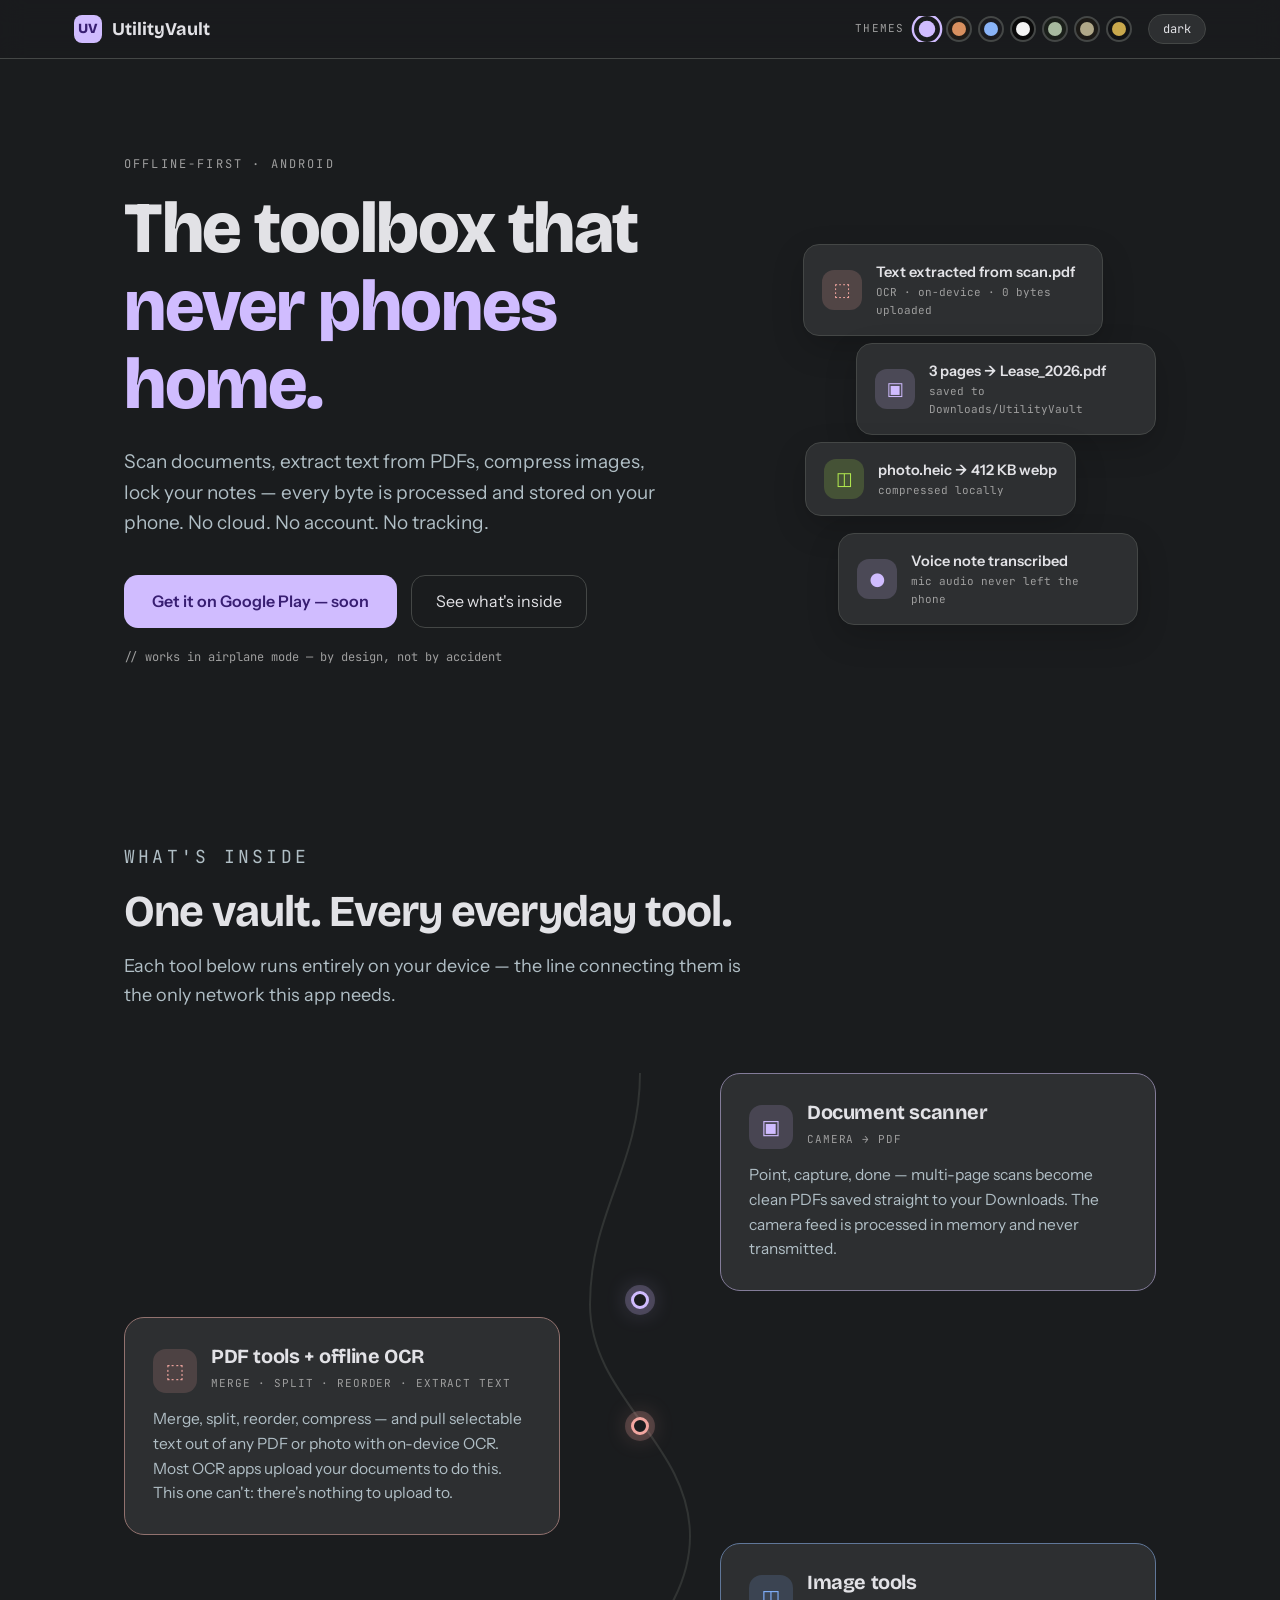
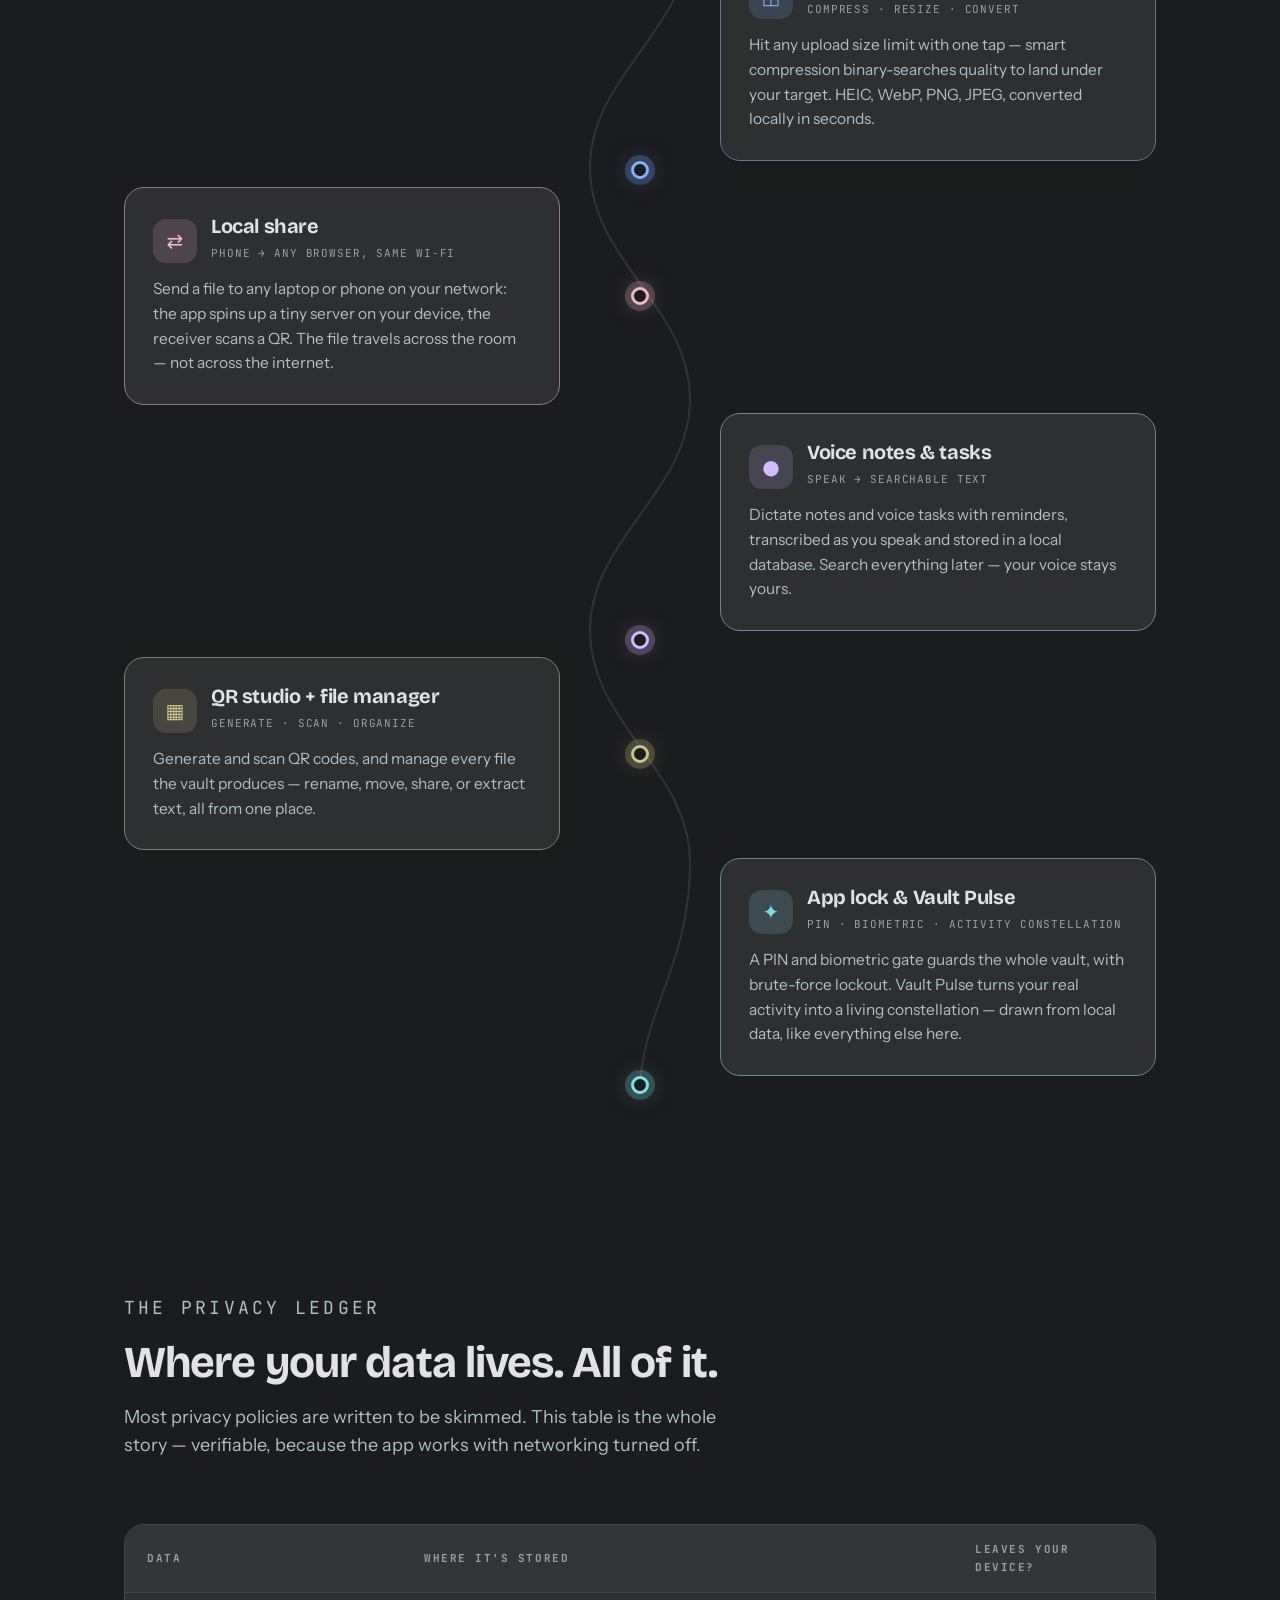
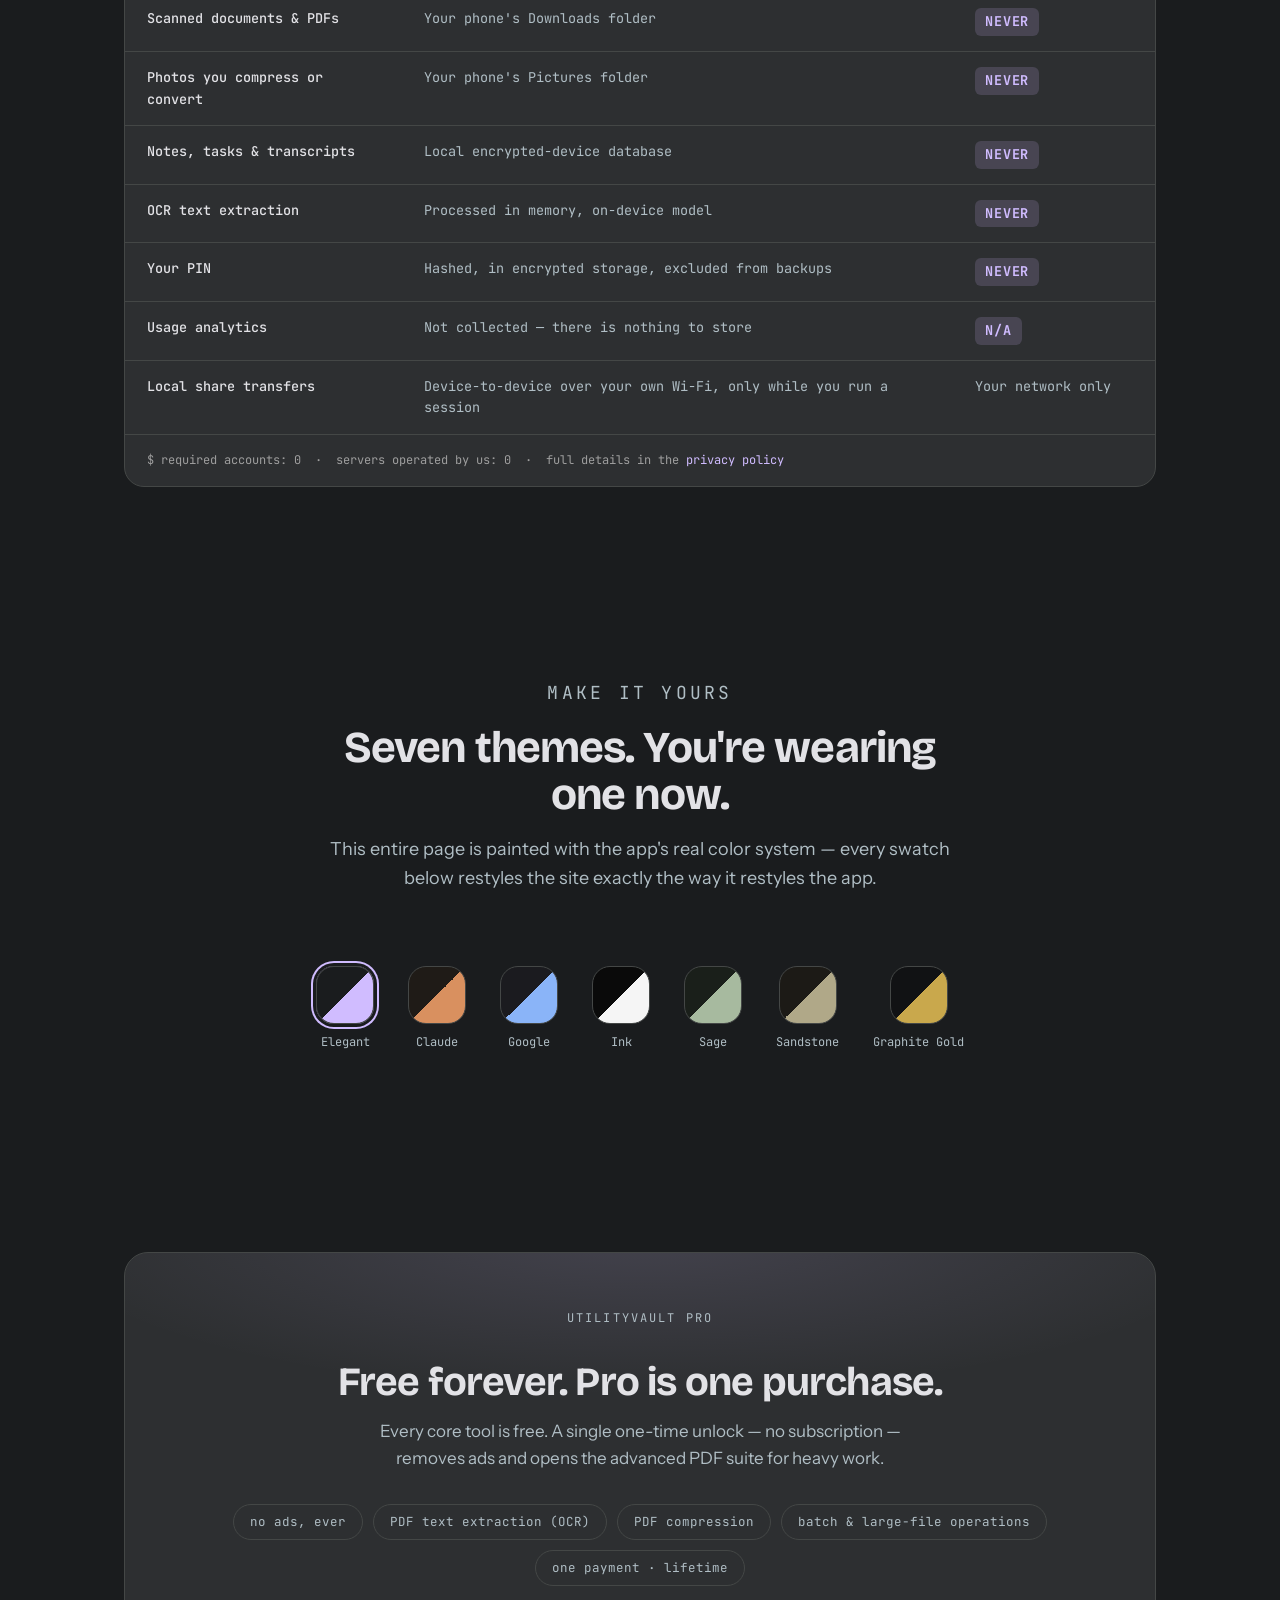
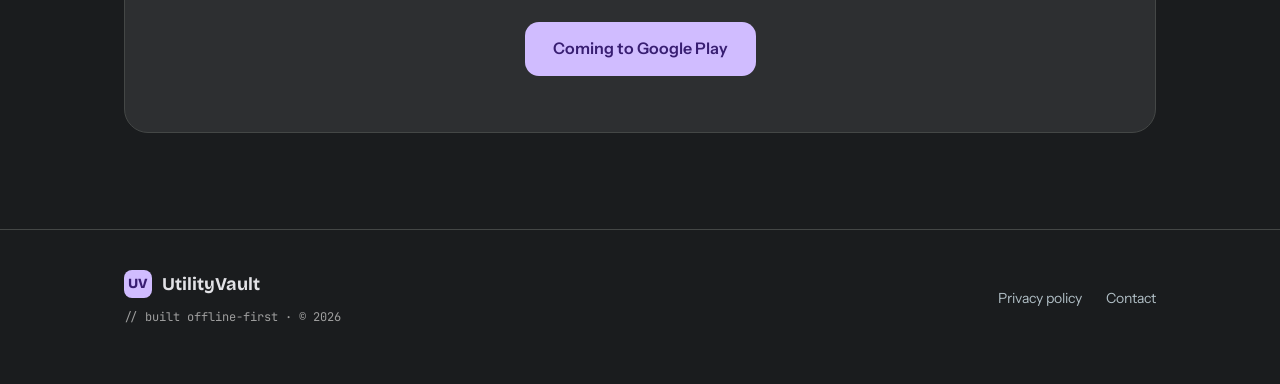
==== index.html @ f6485c7c "Initial commit" ====
<!DOCTYPE html>
<html lang="en" data-theme="elegant" data-mode="dark">

<head>
    <meta charset="UTF-8">
    <meta name="viewport" content="width=device-width, initial-scale=1.0">
    <title>UtilityVault — the toolbox that never phones home</title>
    <meta name="description"
        content="Scanner, PDF tools with on-device OCR, image tools, file manager, local share, QR and voice notes — every byte processed and stored on your phone. No cloud. No accounts. No tracking.">

    <link rel="preconnect" href="https://fonts.googleapis.com">
    <link rel="preconnect" href="https://fonts.gstatic.com" crossorigin>
    <link
        href="https://fonts.googleapis.com/css2?family=Bricolage+Grotesque:wght@600;700;800&family=Instrument+Sans:wght@400;500;600&family=JetBrains+Mono:wght@400;700&display=swap"
        rel="stylesheet">
    <link rel="stylesheet" href="styles.css">
</head>

<body>

    <!-- ============ NAV ============ -->
    <nav class="nav">
        <div class="nav-inner">
            <a class="logo" href="#"><span class="logo-mark">UV</span> UtilityVault</a>
            <div class="nav-spacer"></div>
            <div class="theme-rail" id="themeRail" role="group" aria-label="Preview the app's themes">
                <span class="theme-rail-label">THEMES</span>
                <!-- chips injected by site.js -->
            </div>
            <button class="mode-toggle" id="modeToggle" aria-label="Toggle light and dark mode">dark</button>
        </div>
    </nav>

    <!-- ============ HERO ============ -->
    <header class="hero">
        <div class="wrap hero-grid">
            <div>
                <p class="eyebrow">Offline-first · Android</p>
                <h1>The toolbox that <span class="accent">never phones home.</span></h1>
                <p class="hero-sub">
                    Scan documents, extract text from PDFs, compress images, lock your notes —
                    every byte is processed and stored on your phone. No cloud. No account. No tracking.
                </p>
                <div class="cta-row">
                    <!-- TODO: replace # with your Play Store listing URL after launch -->
                    <a class="btn-primary" href="#" aria-disabled="true">Get it on Google Play — soon</a>
                    <a class="btn-ghost" href="#features">See what's inside</a>
                </div>
                <p class="hero-note">// works in airplane mode — by design, not by accident</p>
            </div>

            <div class="vault-stack" aria-hidden="true">
                <div class="vault-card vc-1">
                    <div class="vc-icon">⬚</div>
                    <div>
                        <div class="vc-title">Text extracted from scan.pdf</div>
                        <div class="vc-meta">OCR · on-device · 0 bytes uploaded</div>
                    </div>
                </div>
                <div class="vault-card vc-2">
                    <div class="vc-icon">▣</div>
                    <div>
                        <div class="vc-title">3 pages → Lease_2026.pdf</div>
                        <div class="vc-meta">saved to Downloads/UtilityVault</div>
                    </div>
                </div>
                <div class="vault-card vc-3">
                    <div class="vc-icon">◫</div>
                    <div>
                        <div class="vc-title">photo.heic → 412 KB webp</div>
                        <div class="vc-meta">compressed locally</div>
                    </div>
                </div>
                <div class="vault-card vc-4">
                    <div class="vc-icon">●</div>
                    <div>
                        <div class="vc-title">Voice note transcribed</div>
                        <div class="vc-meta">mic audio never left the phone</div>
                    </div>
                </div>
            </div>
        </div>
    </header>

    <!-- ============ FEATURES / CONSTELLATION ============ -->
    <section class="section" id="features">
        <div class="wrap">
            <div class="section-head reveal">
                <p class="eyebrow">What's inside</p>
                <h2>One vault. Every everyday tool.</h2>
                <p>Each tool below runs entirely on your device — the line connecting them is the only network this app
                    needs.</p>
            </div>

            <div class="constellation" id="constellation">
                <svg class="pulse-svg" viewBox="0 0 140 1400" preserveAspectRatio="none" aria-hidden="true">
                    <path class="pulse-track" id="pulseTrack"
                        d="M70,0 C70,80 20,120 20,200 C20,280 120,320 120,400 C120,480 20,520 20,600 C20,680 120,720 120,800 C120,880 20,920 20,1000 C20,1080 120,1120 120,1200 C120,1290 70,1330 70,1400" />
                    <path class="pulse-draw" id="pulseDraw"
                        d="M70,0 C70,80 20,120 20,200 C20,280 120,320 120,400 C120,480 20,520 20,600 C20,680 120,720 120,800 C120,880 20,920 20,1000 C20,1080 120,1120 120,1200 C120,1290 70,1330 70,1400" />
                </svg>

                <div class="feature-row" style="--fc: var(--ac-scanner)">
                    <div class="feature-card">
                        <div class="fc-head">
                            <div class="fc-icon">▣</div>
                            <div>
                                <h3>Document scanner</h3><span class="fc-tag">camera → PDF</span>
                            </div>
                        </div>
                        <p>Point, capture, done — multi-page scans become clean PDFs saved straight to your Downloads.
                            The camera feed is processed in memory and never transmitted.</p>
                    </div>
                    <div class="feature-node"></div>
                </div>

                <div class="feature-row" style="--fc: var(--ac-pdf)">
                    <div class="feature-card">
                        <div class="fc-head">
                            <div class="fc-icon">⬚</div>
                            <div>
                                <h3>PDF tools + offline OCR</h3><span class="fc-tag">merge · split · reorder · extract
                                    text</span>
                            </div>
                        </div>
                        <p>Merge, split, reorder, compress — and pull selectable text out of any PDF or photo with
                            on-device OCR. Most OCR apps upload your documents to do this. This one can't: there's
                            nothing to upload to.</p>
                    </div>
                    <div class="feature-node"></div>
                </div>

                <div class="feature-row" style="--fc: var(--ac-image)">
                    <div class="feature-card">
                        <div class="fc-head">
                            <div class="fc-icon">◫</div>
                            <div>
                                <h3>Image tools</h3><span class="fc-tag">compress · resize · convert</span>
                            </div>
                        </div>
                        <p>Hit any upload size limit with one tap — smart compression binary-searches quality to land
                            under your target. HEIC, WebP, PNG, JPEG, converted locally in seconds.</p>
                    </div>
                    <div class="feature-node"></div>
                </div>

                <div class="feature-row" style="--fc: var(--ac-share)">
                    <div class="feature-card">
                        <div class="fc-head">
                            <div class="fc-icon">⇄</div>
                            <div>
                                <h3>Local share</h3><span class="fc-tag">phone → any browser, same Wi-Fi</span>
                            </div>
                        </div>
                        <p>Send a file to any laptop or phone on your network: the app spins up a tiny server on your
                            device, the receiver scans a QR. The file travels across the room — not across the internet.
                        </p>
                    </div>
                    <div class="feature-node"></div>
                </div>

                <div class="feature-row" style="--fc: var(--ac-transcribe)">
                    <div class="feature-card">
                        <div class="fc-head">
                            <div class="fc-icon">●</div>
                            <div>
                                <h3>Voice notes & tasks</h3><span class="fc-tag">speak → searchable text</span>
                            </div>
                        </div>
                        <p>Dictate notes and voice tasks with reminders, transcribed as you speak and stored in a local
                            database. Search everything later — your voice stays yours.</p>
                    </div>
                    <div class="feature-node"></div>
                </div>

                <div class="feature-row" style="--fc: var(--ac-qr)">
                    <div class="feature-card">
                        <div class="fc-head">
                            <div class="fc-icon">▦</div>
                            <div>
                                <h3>QR studio + file manager</h3><span class="fc-tag">generate · scan · organize</span>
                            </div>
                        </div>
                        <p>Generate and scan QR codes, and manage every file the vault produces — rename, move, share,
                            or extract text, all from one place.</p>
                    </div>
                    <div class="feature-node"></div>
                </div>

                <div class="feature-row" style="--fc: var(--ac-insight)">
                    <div class="feature-card">
                        <div class="fc-head">
                            <div class="fc-icon">✦</div>
                            <div>
                                <h3>App lock & Vault Pulse</h3><span class="fc-tag">PIN · biometric · activity
                                    constellation</span>
                            </div>
                        </div>
                        <p>A PIN and biometric gate guards the whole vault, with brute-force lockout. Vault Pulse turns
                            your real activity into a living constellation — drawn from local data, like everything else
                            here.</p>
                    </div>
                    <div class="feature-node"></div>
                </div>
            </div>
        </div>
    </section>

    <!-- ============ PRIVACY LEDGER ============ -->
    <section class="section" id="privacy">
        <div class="wrap">
            <div class="section-head reveal">
                <p class="eyebrow">The privacy ledger</p>
                <h2>Where your data lives. All of it.</h2>
                <p>Most privacy policies are written to be skimmed. This table is the whole story — verifiable, because
                    the app works with networking turned off.</p>
            </div>

            <div class="ledger-shell reveal">
                <table class="ledger">
                    <thead>
                        <tr>
                            <th>Data</th>
                            <th>Where it's stored</th>
                            <th>Leaves your device?</th>
                        </tr>
                    </thead>
                    <tbody>
                        <tr>
                            <td>Scanned documents & PDFs</td>
                            <td>Your phone's Downloads folder</td>
                            <td><span class="never">NEVER</span></td>
                        </tr>
                        <tr>
                            <td>Photos you compress or convert</td>
                            <td>Your phone's Pictures folder</td>
                            <td><span class="never">NEVER</span></td>
                        </tr>
                        <tr>
                            <td>Notes, tasks & transcripts</td>
                            <td>Local encrypted-device database</td>
                            <td><span class="never">NEVER</span></td>
                        </tr>
                        <tr>
                            <td>OCR text extraction</td>
                            <td>Processed in memory, on-device model</td>
                            <td><span class="never">NEVER</span></td>
                        </tr>
                        <tr>
                            <td>Your PIN</td>
                            <td>Hashed, in encrypted storage, excluded from backups</td>
                            <td><span class="never">NEVER</span></td>
                        </tr>
                        <tr>
                            <td>Usage analytics</td>
                            <td>Not collected — there is nothing to store</td>
                            <td><span class="never">N/A</span></td>
                        </tr>
                        <tr>
                            <td>Local share transfers</td>
                            <td>Device-to-device over your own Wi-Fi, only while you run a session</td>
                            <td>Your network only</td>
                        </tr>
                    </tbody>
                </table>
                <div class="ledger-foot">$ required accounts: 0 &nbsp;·&nbsp; servers operated by us: 0 &nbsp;·&nbsp;
                    full details in the <a href="privacy-policy.html">privacy policy</a></div>
            </div>
        </div>
    </section>

    <!-- ============ THEMES (meta moment) ============ -->
    <section class="section themes-strip" id="themes">
        <div class="wrap">
            <div class="section-head reveal">
                <p class="eyebrow">Make it yours</p>
                <h2>Seven themes. You're wearing one now.</h2>
                <p>This entire page is painted with the app's real color system — every swatch below restyles the site
                    exactly the way it restyles the app.</p>
            </div>
            <div class="swatch-row reveal" id="swatchRow">
                <!-- swatches injected by site.js -->
            </div>
        </div>
    </section>

    <!-- ============ PRO ============ -->
    <section class="section" id="pro">
        <div class="wrap">
            <div class="pro-card reveal">
                <p class="eyebrow">UtilityVault Pro</p>
                <h2>Free forever. Pro is one purchase.</h2>
                <p>Every core tool is free. A single one-time unlock — no subscription — removes ads and opens the
                    advanced PDF suite for heavy work.</p>
                <div class="pro-perks">
                    <span class="perk">no ads, ever</span>
                    <span class="perk">PDF text extraction (OCR)</span>
                    <span class="perk">PDF compression</span>
                    <span class="perk">batch & large-file operations</span>
                    <span class="perk">one payment · lifetime</span>
                </div>
                <!-- TODO: replace # with your Play Store listing URL after launch -->
                <a class="btn-primary" href="#">Coming to Google Play</a>
            </div>
        </div>
    </section>

    <!-- ============ FOOTER ============ -->
    <footer class="footer">
        <div class="wrap footer-grid">
            <div>
                <a class="logo" href="#"><span class="logo-mark">UV</span> UtilityVault</a>
                <p class="mono" style="margin-top:10px">// built offline-first · © 2026</p>
            </div>
            <div class="footer-links">
                <a href="privacy-policy.html">Privacy policy</a>
                <!-- TODO: replace with your contact email -->
                <a href="mailto:spunch0987@gmail.com">Contact</a>
            </div>
        </div>
    </footer>

    <script src="site.js"></script>
</body>

</html>
---- styles.css ----
/* ============================================================
   UtilityVault — site styles
   Token architecture mirrors the app: data-theme + data-mode on
   <html> play the role of AppThemeId + ThemeMode; the CSS custom
   properties below are LocalAppColors.
   ============================================================ */

/* ---------- 1. Theme tokens (hex values from the app's themes) ---------- */

:root {
    /* fallback = Elegant dark */
    --bg: #1A1C1E;
    --surface: #2D2F31;
    --surface-2: #333537;
    --elevated: #1C1B1F;
    --border: #444746;
    --text: #E2E2E6;
    --text-2: #B0BEC5;
    --muted: #9E9E9E;
    --dim: #5A5A66;
    --primary: #D0BCFF;
    --on-primary: #381E72;
    --primary-fill: #4A2D8A;
    --secondary: #CCC48E;
    --ac-scanner: #D0BCFF;
    --ac-qr: #CCC48E;
    --ac-share: #EFB8C8;
    --ac-files: #B3EB4F;
    --ac-transcribe: #D0BCFF;
    --ac-pdf: #F2A6A0;
    --ac-insight: #80DEEA;
    --ac-image: #82B1FF;
}

[data-theme="elegant"][data-mode="dark"] {
    --bg: #1A1C1E;
    --surface: #2D2F31;
    --surface-2: #333537;
    --elevated: #1C1B1F;
    --border: #444746;
    --text: #E2E2E6;
    --text-2: #B0BEC5;
    --muted: #9E9E9E;
    --dim: #5A5A66;
    --primary: #D0BCFF;
    --on-primary: #381E72;
    --primary-fill: #4A2D8A;
    --secondary: #CCC48E;
    --ac-scanner: #D0BCFF;
    --ac-qr: #CCC48E;
    --ac-share: #EFB8C8;
    --ac-files: #B3EB4F;
    --ac-transcribe: #D0BCFF;
    --ac-pdf: #F2A6A0;
    --ac-insight: #80DEEA;
    --ac-image: #82B1FF;
}

[data-theme="elegant"][data-mode="light"] {
    --bg: #F6F4FA;
    --surface: #FFFFFF;
    --surface-2: #EDE9F4;
    --elevated: #FFFFFF;
    --border: #D9D4E2;
    --text: #1B1B1F;
    --text-2: #45454D;
    --muted: #74747E;
    --dim: #AEAEB8;
    --primary: #6750A4;
    --on-primary: #FFFFFF;
    --primary-fill: #EADDFF;
    --secondary: #8A7D3B;
    --ac-scanner: #6750A4;
    --ac-qr: #8A7D3B;
    --ac-share: #B04A6A;
    --ac-files: #5A8A1E;
    --ac-transcribe: #6750A4;
    --ac-pdf: #C2402F;
    --ac-insight: #00838F;
    --ac-image: #2962FF;
}

[data-theme="claude"][data-mode="dark"] {
    --bg: #1F1B17;
    --surface: #2A251F;
    --surface-2: #342E27;
    --elevated: #17130F;
    --border: #4A4138;
    --text: #F0EEE9;
    --text-2: #CFC7BB;
    --muted: #9A9082;
    --dim: #6A6155;
    --primary: #D9905F;
    --on-primary: #3A2415;
    --primary-fill: #5A3A24;
    --secondary: #CDA968;
    --ac-scanner: #D9905F;
    --ac-qr: #CDA968;
    --ac-share: #D98E7D;
    --ac-files: #A9C07A;
    --ac-transcribe: #C79BD9;
    --ac-pdf: #D96B6B;
    --ac-insight: #86B8B0;
    --ac-image: #7FA8C9;
}

[data-theme="claude"][data-mode="light"] {
    --bg: #F0EEE9;
    --surface: #FAF9F6;
    --surface-2: #E7E3DA;
    --elevated: #FFFFFF;
    --border: #D9D3C7;
    --text: #1F1B17;
    --text-2: #4A443B;
    --muted: #7A7264;
    --dim: #AEA89C;
    --primary: #CC785C;
    --on-primary: #FFFFFF;
    --primary-fill: #F3DDD2;
    --secondary: #9A7B3B;
    --ac-scanner: #CC785C;
    --ac-qr: #9A7B3B;
    --ac-share: #BF6A57;
    --ac-files: #6E8B3D;
    --ac-transcribe: #7B5EA8;
    --ac-pdf: #B23A3A;
    --ac-insight: #3F8077;
    --ac-image: #3E6E94;
}

[data-theme="google"][data-mode="dark"] {
    --bg: #1B1B1F;
    --surface: #26262B;
    --surface-2: #303035;
    --elevated: #131316;
    --border: #44454A;
    --text: #E3E2E6;
    --text-2: #C4C6CF;
    --muted: #8E9099;
    --dim: #5C5E66;
    --primary: #8AB4F8;
    --on-primary: #0B2A52;
    --primary-fill: #1A3A66;
    --secondary: #FDD663;
    --ac-scanner: #8AB4F8;
    --ac-qr: #FDD663;
    --ac-share: #81C995;
    --ac-files: #C58AF9;
    --ac-transcribe: #8AB4F8;
    --ac-pdf: #F48FB1;
    --ac-insight: #4DD0E1;
    --ac-image: #9FA8DA;
}

[data-theme="google"][data-mode="light"] {
    --bg: #FFFFFF;
    --surface: #F8F9FA;
    --surface-2: #EEF0F2;
    --elevated: #FFFFFF;
    --border: #DADCE0;
    --text: #202124;
    --text-2: #3C4043;
    --muted: #5F6368;
    --dim: #9AA0A6;
    --primary: #4285F4;
    --on-primary: #FFFFFF;
    --primary-fill: #D2E3FC;
    --secondary: #FBBC05;
    --ac-scanner: #4285F4;
    --ac-qr: #FBBC05;
    --ac-share: #34A853;
    --ac-files: #A142F4;
    --ac-transcribe: #4285F4;
    --ac-pdf: #D81B60;
    --ac-insight: #00ACC1;
    --ac-image: #3F51B5;
}

[data-theme="ink"][data-mode="dark"] {
    --bg: #0A0A0A;
    --surface: #161616;
    --surface-2: #1F1F1F;
    --elevated: #050505;
    --border: #333333;
    --text: #F5F5F5;
    --text-2: #BDBDBD;
    --muted: #8A8A8A;
    --dim: #555555;
    --primary: #F5F5F5;
    --on-primary: #0A0A0A;
    --primary-fill: #2A2A2A;
    --secondary: #BDBDBD;
    --ac-scanner: #F5F5F5;
    --ac-qr: #BDBDBD;
    --ac-share: #D0D0D0;
    --ac-files: #E0E0E0;
    --ac-transcribe: #CCCCCC;
    --ac-pdf: #EEEEEE;
    --ac-insight: #8A8A8A;
    --ac-image: #CFCFCF;
}

[data-theme="ink"][data-mode="light"] {
    --bg: #FAFAFA;
    --surface: #FFFFFF;
    --surface-2: #F0F0F0;
    --elevated: #FFFFFF;
    --border: #D6D6D6;
    --text: #0A0A0A;
    --text-2: #333333;
    --muted: #6E6E6E;
    --dim: #ADADAD;
    --primary: #0A0A0A;
    --on-primary: #FFFFFF;
    --primary-fill: #E6E6E6;
    --secondary: #424242;
    --ac-scanner: #0A0A0A;
    --ac-qr: #424242;
    --ac-share: #616161;
    --ac-files: #2E2E2E;
    --ac-transcribe: #333333;
    --ac-pdf: #1A1A1A;
    --ac-insight: #555555;
    --ac-image: #3A3A3A;
}

[data-theme="sage"][data-mode="dark"] {
    --bg: #1A1F1A;
    --surface: #232B22;
    --surface-2: #2B342A;
    --elevated: #141A14;
    --border: #3A4838;
    --text: #E5EAE2;
    --text-2: #B5C4B0;
    --muted: #889883;
    --dim: #5A6A56;
    --primary: #A7BA9F;
    --on-primary: #1A2A18;
    --primary-fill: #3A4838;
    --secondary: #B4C488;
    --ac-scanner: #A7BA9F;
    --ac-qr: #B4C488;
    --ac-share: #8AB8A5;
    --ac-files: #C0D488;
    --ac-transcribe: #B0A8D4;
    --ac-pdf: #CB8A8A;
    --ac-insight: #7AA8C0;
    --ac-image: #93A4C8;
}

[data-theme="sage"][data-mode="light"] {
    --bg: #EEF3EA;
    --surface: #F8FAF5;
    --surface-2: #E0EAD8;
    --elevated: #FFFFFF;
    --border: #C4D2BB;
    --text: #1F2A1D;
    --text-2: #455040;
    --muted: #6A7A65;
    --dim: #A4B09E;
    --primary: #576456;
    --on-primary: #FFFFFF;
    --primary-fill: #D4DDCC;
    --secondary: #6A7A48;
    --ac-scanner: #576456;
    --ac-qr: #6A7A48;
    --ac-share: #4A7A68;
    --ac-files: #5A7A28;
    --ac-transcribe: #6A5A9A;
    --ac-pdf: #9A4A4A;
    --ac-insight: #3A6A8A;
    --ac-image: #4A5A8A;
}

[data-theme="sandstone"][data-mode="dark"] {
    --bg: #1C1A16;
    --surface: #26231E;
    --surface-2: #302D28;
    --elevated: #141210;
    --border: #464238;
    --text: #ECEAE0;
    --text-2: #C4BAA8;
    --muted: #8E8478;
    --dim: #62584C;
    --primary: #B0A888;
    --on-primary: #2A2518;
    --primary-fill: #4A4430;
    --secondary: #8A9098;
    --ac-scanner: #B0A888;
    --ac-qr: #8A9098;
    --ac-share: #A89880;
    --ac-files: #A4B48A;
    --ac-transcribe: #9898C8;
    --ac-pdf: #CB7E7E;
    --ac-insight: #7EB0B8;
    --ac-image: #8FA8C0;
}

[data-theme="sandstone"][data-mode="light"] {
    --bg: #F0ECE4;
    --surface: #FAF7F2;
    --surface-2: #E4DDD4;
    --elevated: #FFFFFF;
    --border: #CECBBF;
    --text: #201D18;
    --text-2: #4A4740;
    --muted: #7A756E;
    --dim: #A8A39C;
    --primary: #6A6450;
    --on-primary: #FFFFFF;
    --primary-fill: #DED8C8;
    --secondary: #5A6472;
    --ac-scanner: #6A6450;
    --ac-qr: #5A6472;
    --ac-share: #7A6A58;
    --ac-files: #5A7A3A;
    --ac-transcribe: #5A5A9A;
    --ac-pdf: #9A3A3A;
    --ac-insight: #3A6A78;
    --ac-image: #44597A;
}

[data-theme="graphite"][data-mode="dark"] {
    --bg: #111214;
    --surface: #1A1C20;
    --surface-2: #222428;
    --elevated: #0C0D0F;
    --border: #2E3038;
    --text: #E8E4D8;
    --text-2: #B8B0A0;
    --muted: #8A8278;
    --dim: #4A4840;
    --primary: #C9A84C;
    --on-primary: #1A1408;
    --primary-fill: #3A2E0C;
    --secondary: #B8C4D8;
    --ac-scanner: #C9A84C;
    --ac-qr: #B8C4D8;
    --ac-share: #D4A88A;
    --ac-files: #A0B88A;
    --ac-transcribe: #A8A8D8;
    --ac-pdf: #CF6679;
    --ac-insight: #7EB4C0;
    --ac-image: #8AA0D0;
}

[data-theme="graphite"][data-mode="light"] {
    --bg: #F4F0E8;
    --surface: #FDFAF4;
    --surface-2: #EAE4D4;
    --elevated: #FFFFFF;
    --border: #D8D0BC;
    --text: #1A1810;
    --text-2: #48443A;
    --muted: #78746A;
    --dim: #A8A49C;
    --primary: #8A6A1E;
    --on-primary: #FFFFFF;
    --primary-fill: #F4E4A8;
    --secondary: #6A7080;
    --ac-scanner: #8A6A1E;
    --ac-qr: #6A7080;
    --ac-share: #8A6050;
    --ac-files: #4A6A2A;
    --ac-transcribe: #5A5A8A;
    --ac-pdf: #9A3A3A;
    --ac-insight: #3A6A82;
    --ac-image: #3A4A8A;
}

/* ---------- 2. Base ---------- */

* {
    box-sizing: border-box;
    margin: 0;
    padding: 0;
}

html {
    scroll-behavior: smooth;
}

body {
    font-family: "Instrument Sans", system-ui, -apple-system, sans-serif;
    background: var(--bg);
    color: var(--text);
    line-height: 1.6;
    font-size: 17px;
    transition: background-color .45s ease, color .45s ease;
    -webkit-font-smoothing: antialiased;
}

::selection {
    background: var(--primary);
    color: var(--on-primary);
}

h1,
h2,
h3 {
    font-family: "Bricolage Grotesque", "Instrument Sans", sans-serif;
    line-height: 1.08;
    letter-spacing: -0.02em;
}

a {
    color: var(--primary);
    text-decoration: none;
}

a:hover {
    text-decoration: underline;
}

:focus-visible {
    outline: 2px solid var(--primary);
    outline-offset: 3px;
    border-radius: 4px;
}

.wrap {
    max-width: 1080px;
    margin: 0 auto;
    padding: 0 24px;
}

.mono {
    font-family: "JetBrains Mono", ui-monospace, monospace;
}

.eyebrow {
    font-family: "JetBrains Mono", monospace;
    font-size: 12px;
    letter-spacing: .18em;
    text-transform: uppercase;
    color: var(--muted);
    margin-bottom: 16px;
}

/* ---------- 3. Nav ---------- */

.nav {
    position: sticky;
    top: 0;
    z-index: 50;
    background: color-mix(in srgb, var(--bg) 82%, transparent);
    backdrop-filter: blur(12px);
    border-bottom: 1px solid var(--border);
    transition: background-color .45s ease, border-color .45s ease;
}

.nav-inner {
    display: flex;
    align-items: center;
    gap: 16px;
    padding: 14px 24px;
    max-width: 1180px;
    margin: 0 auto;
}

.logo {
    display: flex;
    align-items: center;
    gap: 10px;
    font-family: "Bricolage Grotesque", sans-serif;
    font-weight: 700;
    font-size: 18px;
    color: var(--text);
}

.logo:hover {
    text-decoration: none;
}

.logo-mark {
    width: 28px;
    height: 28px;
    border-radius: 8px;
    flex: none;
    background: var(--primary);
    color: var(--on-primary);
    display: grid;
    place-items: center;
    font-size: 14px;
    font-weight: 800;
    transition: background-color .45s ease;
}

.nav-spacer {
    flex: 1;
}

/* Theme switcher — the site wearing the app's own themes */
.theme-rail {
    display: flex;
    align-items: center;
    gap: 6px;
    overflow-x: auto;
    scrollbar-width: none;
}

.theme-rail::-webkit-scrollbar {
    display: none;
}

.theme-rail-label {
    font-family: "JetBrains Mono", monospace;
    font-size: 11px;
    color: var(--muted);
    letter-spacing: .1em;
    margin-right: 4px;
    white-space: nowrap;
}

.theme-chip {
    width: 26px;
    height: 26px;
    border-radius: 50%;
    flex: none;
    border: 2px solid var(--border);
    cursor: pointer;
    padding: 0;
    background: var(--chip-bg);
    position: relative;
    transition: transform .15s ease, border-color .2s ease;
}

.theme-chip::after {
    content: "";
    position: absolute;
    inset: 4px;
    border-radius: 50%;
    background: var(--chip-accent);
}

.theme-chip:hover {
    transform: scale(1.18);
}

.theme-chip[aria-pressed="true"] {
    border-color: var(--primary);
    transform: scale(1.18);
}

.mode-toggle {
    border: 1px solid var(--border);
    background: var(--surface);
    color: var(--text);
    border-radius: 999px;
    padding: 6px 14px;
    cursor: pointer;
    font-family: "JetBrains Mono", monospace;
    font-size: 12px;
    transition: background-color .45s ease, color .45s ease, border-color .45s ease;
    white-space: nowrap;
}

.mode-toggle:hover {
    border-color: var(--primary);
}

/* ---------- 4. Hero ---------- */

.hero {
    padding: 96px 0 80px;
    position: relative;
    overflow: hidden;
}

.hero-grid {
    display: grid;
    grid-template-columns: 1.1fr .9fr;
    gap: 48px;
    align-items: center;
}

.hero h1 {
    font-size: clamp(42px, 6vw, 72px);
    font-weight: 800;
    margin-bottom: 24px;
}

.hero h1 .accent {
    color: var(--primary);
    transition: color .45s ease;
}

.hero-sub {
    font-size: 19px;
    color: var(--text-2);
    max-width: 46ch;
    margin-bottom: 36px;
}

.cta-row {
    display: flex;
    gap: 14px;
    flex-wrap: wrap;
    align-items: center;
}

.btn-primary {
    display: inline-flex;
    align-items: center;
    gap: 10px;
    background: var(--primary);
    color: var(--on-primary);
    font-weight: 600;
    font-size: 16px;
    padding: 14px 28px;
    border-radius: 14px;
    border: none;
    cursor: pointer;
    transition: transform .15s ease, background-color .45s ease, color .45s ease;
}

.btn-primary:hover {
    transform: translateY(-2px);
    text-decoration: none;
}

.btn-ghost {
    display: inline-flex;
    align-items: center;
    gap: 8px;
    color: var(--text);
    border: 1px solid var(--border);
    background: transparent;
    padding: 13px 24px;
    border-radius: 14px;
    font-size: 16px;
    transition: border-color .2s ease;
}

.btn-ghost:hover {
    border-color: var(--primary);
    text-decoration: none;
}

.hero-note {
    font-family: "JetBrains Mono", monospace;
    font-size: 12px;
    color: var(--muted);
    margin-top: 20px;
}

/* Floating vault cards — the app shown as moments, not screenshots */
.vault-stack {
    position: relative;
    min-height: 380px;
}

.vault-card {
    position: absolute;
    background: var(--surface);
    border: 1px solid var(--border);
    border-radius: 16px;
    padding: 16px 18px;
    display: flex;
    align-items: center;
    gap: 14px;
    box-shadow: 0 12px 32px rgba(0, 0, 0, .18);
    transition: background-color .45s ease, border-color .45s ease, transform .3s ease;
    animation: float 7s ease-in-out infinite;
    width: max-content;
    max-width: 300px;
}

.vault-card:hover {
    transform: translateY(-4px) scale(1.02);
}

.vault-card .vc-icon {
    width: 40px;
    height: 40px;
    border-radius: 12px;
    flex: none;
    display: grid;
    place-items: center;
    font-size: 18px;
    background: color-mix(in srgb, var(--vc) 18%, transparent);
    color: var(--vc);
}

.vault-card .vc-title {
    font-weight: 600;
    font-size: 14.5px;
}

.vault-card .vc-meta {
    font-family: "JetBrains Mono", monospace;
    font-size: 11px;
    color: var(--muted);
}

.vc-1 {
    top: 6%;
    right: 12%;
    --vc: var(--ac-pdf);
    animation-delay: 0s;
}

.vc-2 {
    top: 32%;
    right: 0%;
    --vc: var(--ac-scanner);
    animation-delay: -2.2s;
}

.vc-3 {
    top: 58%;
    right: 18%;
    --vc: var(--ac-files);
    animation-delay: -4.4s;
}

.vc-4 {
    top: 82%;
    right: 4%;
    --vc: var(--ac-transcribe);
    animation-delay: -5.6s;
}

@keyframes float {

    0%,
    100% {
        translate: 0 0;
    }

    50% {
        translate: 0 -10px;
    }
}

/* ---------- 5. Sections shared ---------- */

.section {
    padding: 96px 0;
}

.section-head {
    max-width: 620px;
    margin-bottom: 64px;
}

.section-head h2 {
    font-size: clamp(30px, 4vw, 44px);
    font-weight: 700;
    margin-bottom: 16px;
}

.section-head p {
    color: var(--text-2);
    font-size: 18px;
}

/* ---------- 6. Features + constellation path ---------- */

.constellation {
    position: relative;
}

.pulse-svg {
    position: absolute;
    left: 50%;
    top: 0;
    transform: translateX(-50%);
    width: 140px;
    height: 100%;
    pointer-events: none;
}

.pulse-track {
    stroke: var(--border);
    stroke-width: 2;
    fill: none;
    opacity: .55;
    transition: stroke .45s ease;
}

.pulse-draw {
    stroke: var(--primary);
    stroke-width: 2.5;
    fill: none;
    transition: stroke .45s ease;
}

.feature-row {
    display: grid;
    grid-template-columns: 1fr 160px 1fr;
    align-items: center;
    margin-bottom: 8px;
    min-height: 190px;
}

.feature-card {
    grid-column: 1;
}

.feature-row:nth-child(even) .feature-card {
    grid-column: 3;
}

.feature-card {
    background: var(--surface);
    border: 1px solid var(--border);
    border-radius: 20px;
    padding: 28px;
    transition: background-color .45s ease, border-color .45s ease,
        opacity .6s ease, translate .6s ease;
    opacity: 0;
    translate: 0 24px;
}

.feature-card.lit {
    opacity: 1;
    translate: 0 0;
    border-color: color-mix(in srgb, var(--fc) 45%, var(--border));
}

.fc-head {
    display: flex;
    align-items: center;
    gap: 14px;
    margin-bottom: 12px;
}

.fc-icon {
    width: 44px;
    height: 44px;
    border-radius: 13px;
    flex: none;
    display: grid;
    place-items: center;
    font-size: 20px;
    background: color-mix(in srgb, var(--fc) 16%, transparent);
    color: var(--fc);
    transition: color .45s ease, background-color .45s ease;
}

.feature-card h3 {
    font-size: 20px;
    font-weight: 700;
}

.feature-card p {
    color: var(--text-2);
    font-size: 15.5px;
}

.fc-tag {
    font-family: "JetBrains Mono", monospace;
    font-size: 11px;
    color: var(--muted);
    letter-spacing: .08em;
    text-transform: uppercase;
}

/* the node on the path */
.feature-node {
    grid-column: 2;
    justify-self: center;
    width: 18px;
    height: 18px;
    border-radius: 50%;
    background: var(--bg);
    border: 3px solid var(--border);
    transition: border-color .4s ease, box-shadow .4s ease, background-color .45s ease;
    z-index: 2;
}

.feature-row .lit-node {
    border-color: var(--fc);
    box-shadow: 0 0 0 6px color-mix(in srgb, var(--fc) 22%, transparent),
        0 0 24px color-mix(in srgb, var(--fc) 45%, transparent);
}

/* ---------- 7. Privacy ledger ---------- */

.ledger-shell {
    background: var(--surface);
    border: 1px solid var(--border);
    border-radius: 20px;
    overflow: hidden;
    transition: background-color .45s ease, border-color .45s ease;
}

.ledger {
    width: 100%;
    border-collapse: collapse;
    font-family: "JetBrains Mono", monospace;
    font-size: 13.5px;
}

.ledger th {
    text-align: left;
    padding: 16px 22px;
    font-size: 11px;
    letter-spacing: .14em;
    text-transform: uppercase;
    color: var(--muted);
    border-bottom: 1px solid var(--border);
    background: var(--surface-2);
    transition: background-color .45s ease;
}

.ledger td {
    padding: 15px 22px;
    border-bottom: 1px solid var(--border);
    color: var(--text-2);
    vertical-align: top;
}

.ledger tr:last-child td {
    border-bottom: none;
}

.ledger td:first-child {
    color: var(--text);
    font-weight: 500;
}

.never {
    display: inline-block;
    padding: 3px 10px;
    border-radius: 6px;
    background: color-mix(in srgb, var(--primary) 16%, transparent);
    color: var(--primary);
    font-weight: 700;
    letter-spacing: .06em;
    transition: color .45s ease, background-color .45s ease;
}

.ledger-foot {
    padding: 16px 22px;
    font-family: "JetBrains Mono", monospace;
    font-size: 12px;
    color: var(--muted);
    border-top: 1px solid var(--border);
}

/* ---------- 8. Themes strip (meta moment) ---------- */

.themes-strip {
    text-align: center;
}

.themes-strip .section-head {
    margin-left: auto;
    margin-right: auto;
}

.swatch-row {
    display: flex;
    justify-content: center;
    gap: 14px;
    flex-wrap: wrap;
    margin-top: 8px;
}

.swatch {
    display: flex;
    flex-direction: column;
    align-items: center;
    gap: 10px;
    background: transparent;
    border: none;
    cursor: pointer;
    padding: 10px;
    border-radius: 14px;
}

.swatch:hover .swatch-dot {
    transform: scale(1.12);
}

.swatch-dot {
    width: 58px;
    height: 58px;
    border-radius: 18px;
    border: 1px solid var(--border);
    background: linear-gradient(135deg, var(--sw-bg) 50%, var(--sw-accent) 50%);
    transition: transform .2s ease, box-shadow .2s ease;
}

.swatch[aria-pressed="true"] .swatch-dot {
    box-shadow: 0 0 0 3px var(--bg), 0 0 0 5px var(--primary);
}

.swatch-name {
    font-family: "JetBrains Mono", monospace;
    font-size: 12px;
    color: var(--text-2);
}

/* ---------- 9. Pro / closing CTA ---------- */

.pro-card {
    background: var(--surface);
    border: 1px solid var(--border);
    border-radius: 24px;
    padding: 56px 48px;
    text-align: center;
    position: relative;
    overflow: hidden;
    transition: background-color .45s ease, border-color .45s ease;
}

.pro-card::before {
    content: "";
    position: absolute;
    inset: -40% -10% auto;
    height: 70%;
    background: radial-gradient(ellipse at center, color-mix(in srgb, var(--primary) 14%, transparent), transparent 70%);
    pointer-events: none;
}

.pro-card h2 {
    font-size: clamp(28px, 4vw, 40px);
    margin-bottom: 14px;
    position: relative;
}

.pro-card p {
    color: var(--text-2);
    max-width: 52ch;
    margin: 0 auto 32px;
    position: relative;
}

.pro-perks {
    display: flex;
    gap: 10px;
    justify-content: center;
    flex-wrap: wrap;
    margin-bottom: 36px;
    position: relative;
}

.perk {
    font-family: "JetBrains Mono", monospace;
    font-size: 12.5px;
    border: 1px solid var(--border);
    border-radius: 999px;
    padding: 7px 16px;
    color: var(--text-2);
}

/* ---------- 10. Footer ---------- */

.footer {
    border-top: 1px solid var(--border);
    padding: 40px 0 56px;
    transition: border-color .45s ease;
}

.footer-grid {
    display: flex;
    justify-content: space-between;
    gap: 24px;
    flex-wrap: wrap;
    align-items: center;
}

.footer .mono {
    font-size: 12px;
    color: var(--muted);
}

.footer-links {
    display: flex;
    gap: 24px;
}

.footer-links a {
    color: var(--text-2);
    font-size: 14px;
}

/* ---------- 11. Privacy policy document page ---------- */

.doc {
    max-width: 760px;
    margin: 0 auto;
    padding: 72px 24px 120px;
}

.doc-head {
    margin-bottom: 56px;
    padding-bottom: 32px;
    border-bottom: 1px solid var(--border);
}

.doc-head h1 {
    font-size: clamp(34px, 5vw, 52px);
    margin-bottom: 16px;
}

.doc-meta {
    font-family: "JetBrains Mono", monospace;
    font-size: 13px;
    color: var(--muted);
    display: flex;
    gap: 24px;
    flex-wrap: wrap;
}

.doc h2 {
    font-size: 24px;
    margin: 48px 0 16px;
    scroll-margin-top: 90px;
}

.doc h3 {
    font-size: 18px;
    margin: 28px 0 10px;
}

.doc p,
.doc li {
    color: var(--text-2);
    margin-bottom: 14px;
}

.doc ul {
    padding-left: 22px;
    margin-bottom: 18px;
}

.doc strong {
    color: var(--text);
}

.doc-callout {
    background: var(--surface);
    border: 1px solid var(--border);
    border-left: 3px solid var(--primary);
    border-radius: 12px;
    padding: 20px 24px;
    margin: 24px 0;
    transition: background-color .45s ease, border-color .45s ease;
}

.doc-callout p {
    margin-bottom: 0;
}

.toc {
    background: var(--surface);
    border: 1px solid var(--border);
    border-radius: 16px;
    padding: 24px 28px;
    margin-bottom: 24px;
    transition: background-color .45s ease, border-color .45s ease;
}

.toc-title {
    font-family: "JetBrains Mono", monospace;
    font-size: 11px;
    letter-spacing: .16em;
    text-transform: uppercase;
    color: var(--muted);
    margin-bottom: 14px;
}

.toc ol {
    padding-left: 20px;
}

.toc li {
    margin-bottom: 6px;
}

.toc a {
    color: var(--text-2);
}

.toc a:hover {
    color: var(--primary);
}

.perm-table {
    margin: 24px 0;
}

/* ---------- 12. Reveal helper ---------- */

.reveal {
    opacity: 0;
    translate: 0 26px;
    transition: opacity .7s ease, translate .7s ease;
}

.reveal.in {
    opacity: 1;
    translate: 0 0;
}

/* ---------- 13. Responsive ---------- */

@media (max-width: 900px) {
    .hero-grid {
        grid-template-columns: 1fr;
        gap: 24px;
    }

    .vault-stack {
        min-height: 320px;
    }

    .vc-1 {
        right: auto;
        left: 0;
    }

    .vc-3 {
        right: auto;
        left: 8%;
    }

    .pulse-svg {
        left: 20px;
        transform: none;
        width: 60px;
    }

    .feature-row {
        grid-template-columns: 60px 1fr;
        min-height: unset;
        margin-bottom: 28px;
    }

    .feature-node {
        grid-column: 1;
    }

    .feature-card,
    .feature-row:nth-child(even) .feature-card {
        grid-column: 2;
    }
}

@media (max-width: 640px) {
    .nav-inner {
        flex-wrap: wrap;
    }

    .theme-rail {
        order: 3;
        width: 100%;
        padding-top: 8px;
    }

    .hero {
        padding: 64px 0 48px;
    }

    .section {
        padding: 64px 0;
    }

    .ledger-shell {
        overflow-x: auto;
    }

    .ledger {
        min-width: 560px;
    }

    .pro-card {
        padding: 40px 24px;
    }
}

/* ---------- 14. Reduced motion ---------- */

@media (prefers-reduced-motion: reduce) {
    html {
        scroll-behavior: auto;
    }

    .vault-card {
        animation: none;
    }

    .reveal,
    .feature-card {
        transition: none;
        opacity: 1;
        translate: 0 0;
    }

    .pulse-draw {
        stroke-dashoffset: 0 !important;
    }

    * {
        transition-duration: .01ms !important;
    }
}
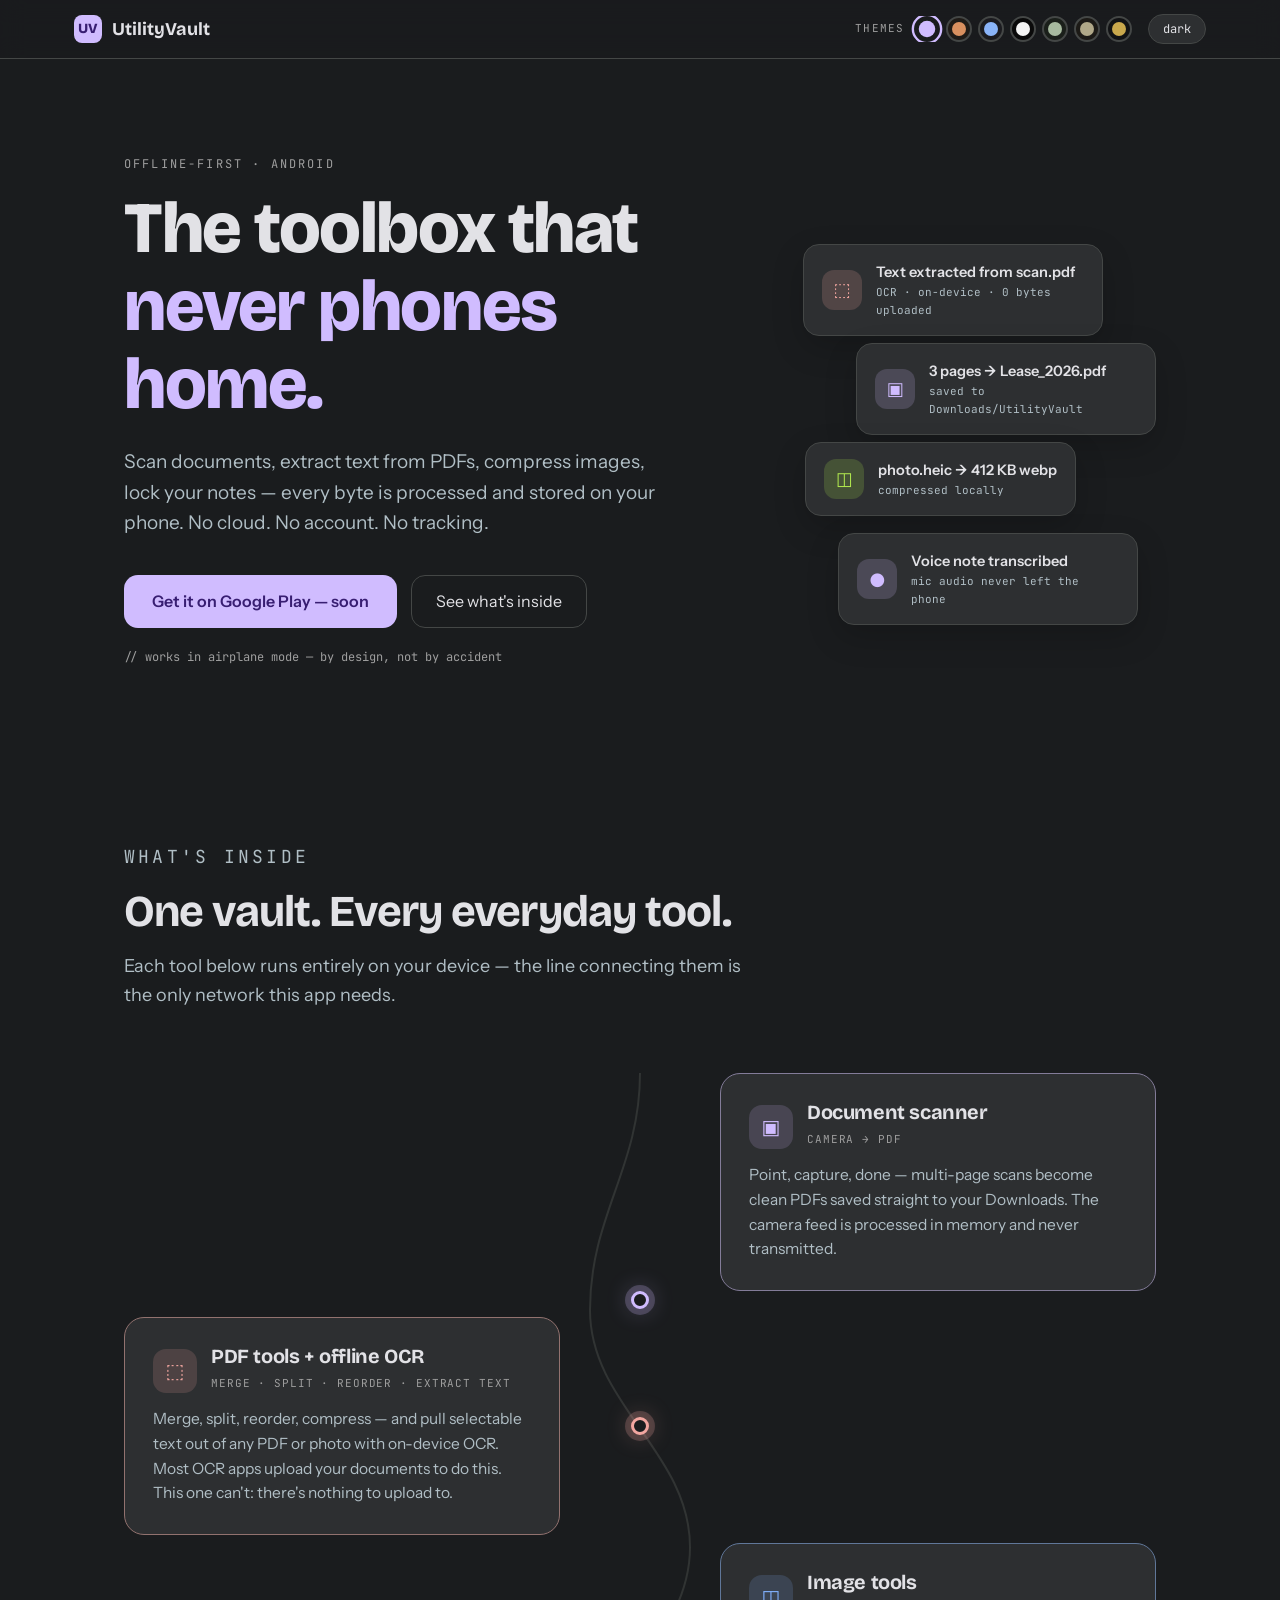
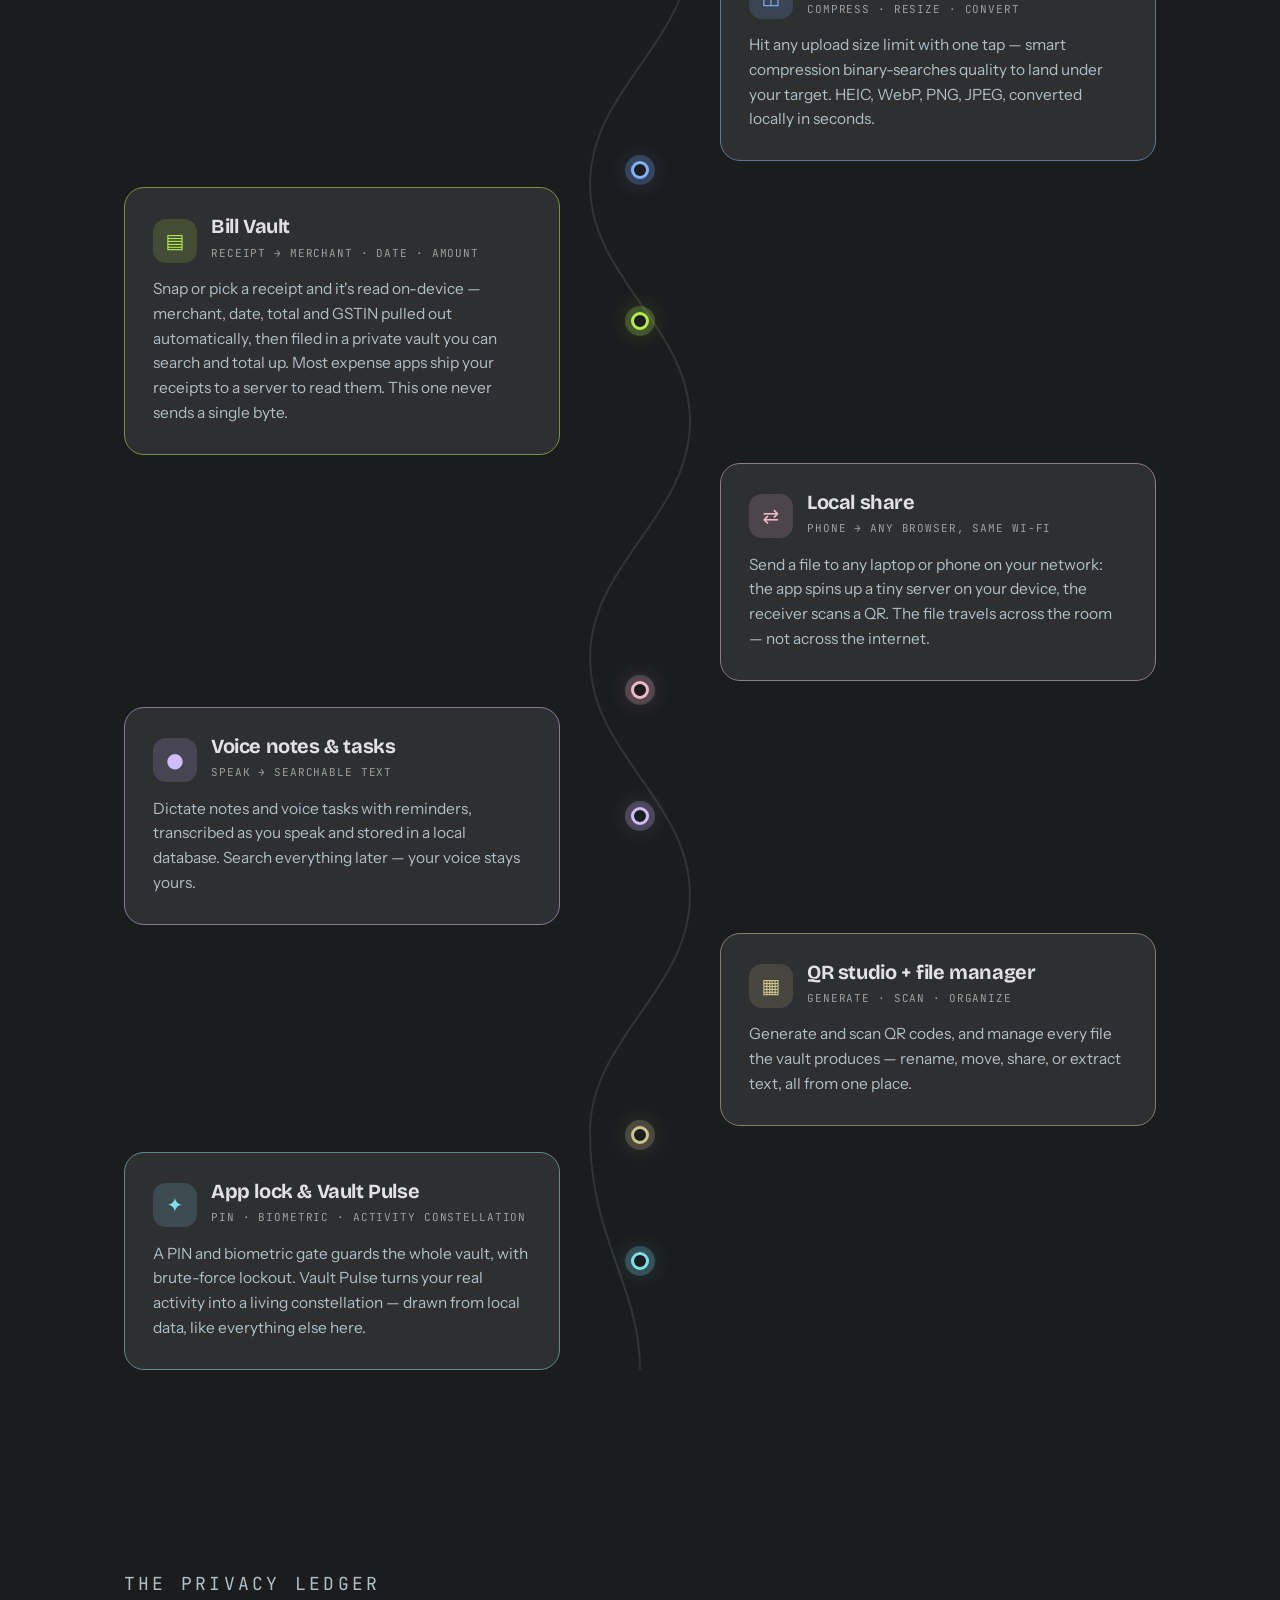
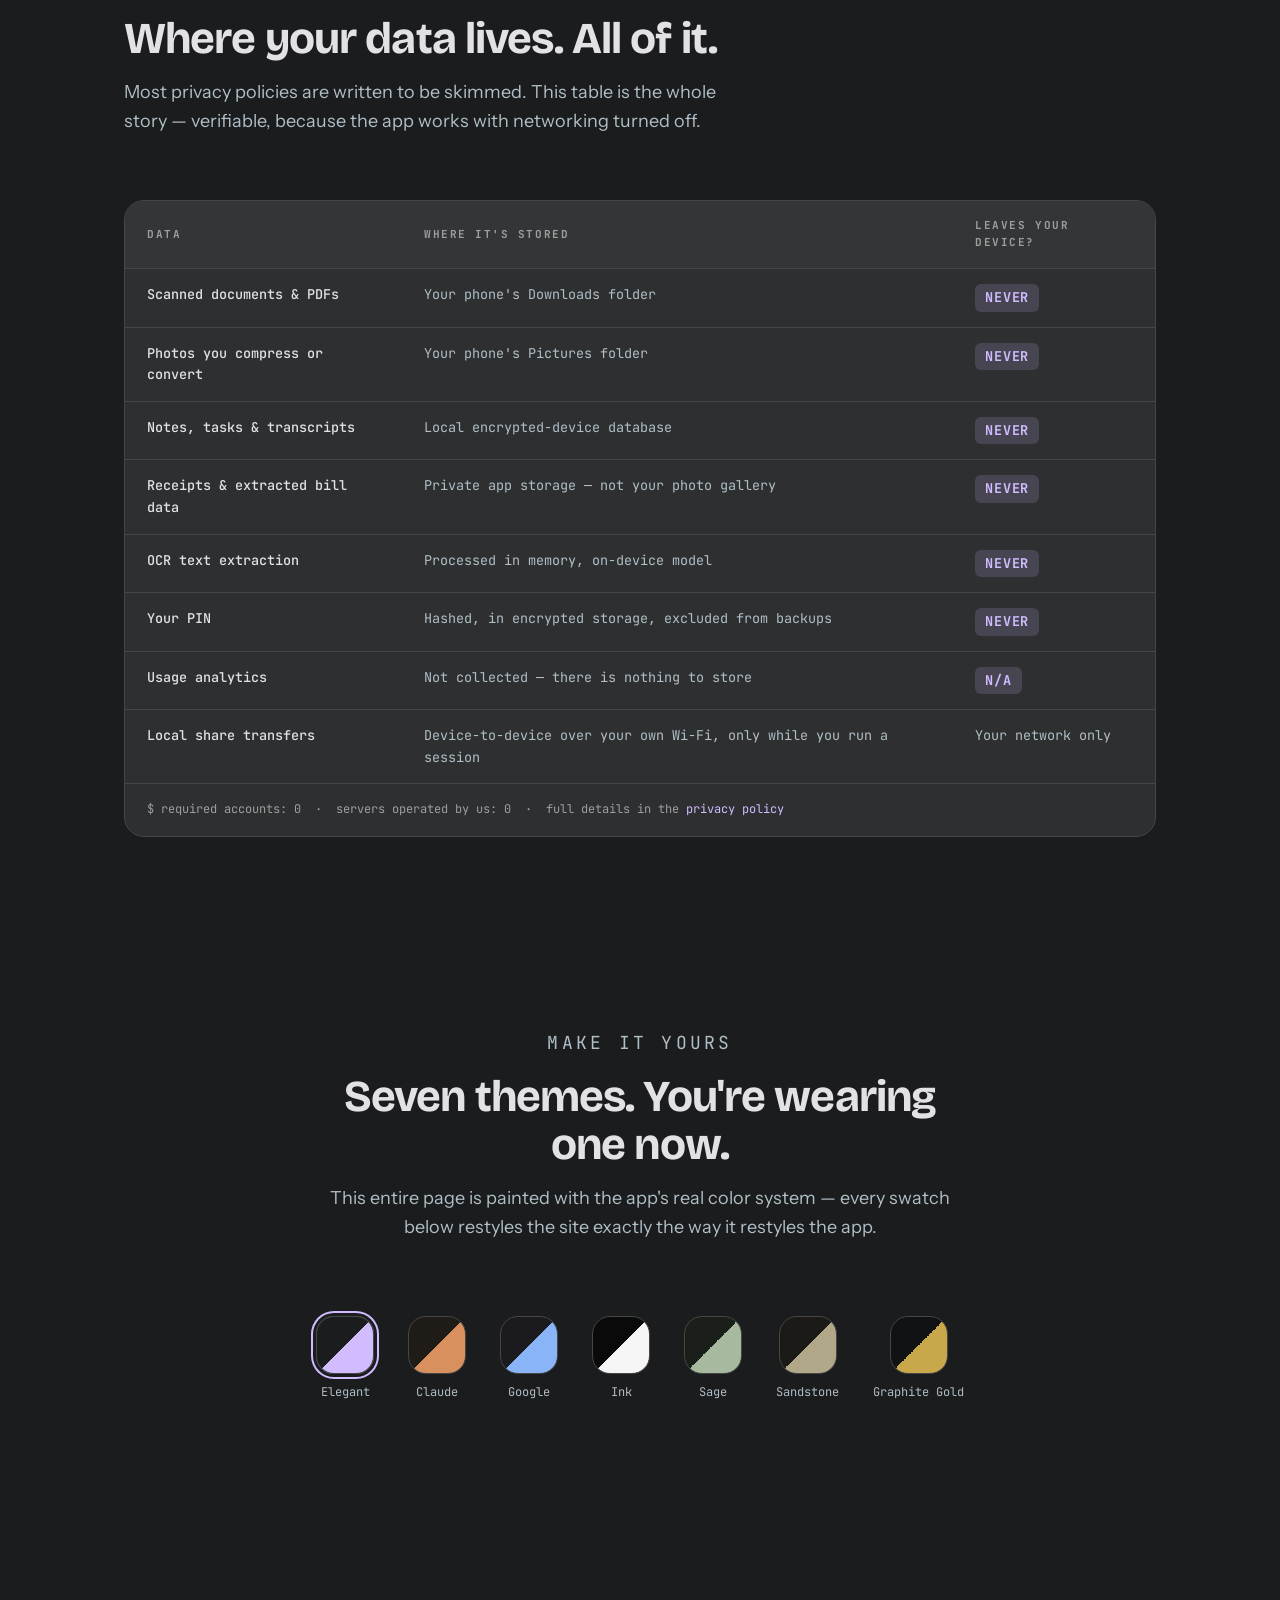
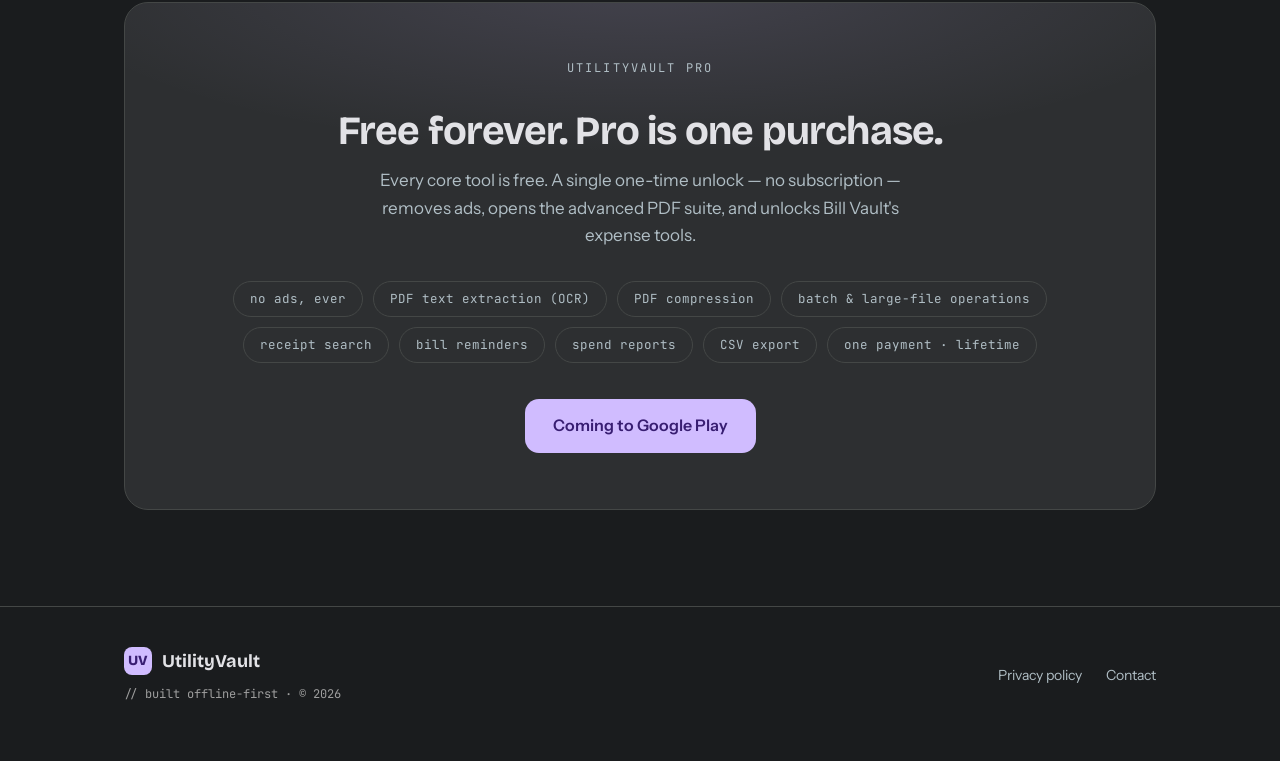
==== commit 2afe4ee3: "feat: add Bill Vault feature, fix a11y contrast + landmark, replace favicon with UV lettermark" ====
--- a/index.html
+++ b/index.html
@@ -7,6 +7,9 @@
     <title>UtilityVault — the toolbox that never phones home</title>
     <meta name="description"
         content="Scanner, PDF tools with on-device OCR, image tools, file manager, local share, QR and voice notes — every byte processed and stored on your phone. No cloud. No accounts. No tracking.">
+    <link rel="icon" type="image/svg+xml" href="./favicon.svg">
+    <link rel="icon" href="./favicon.ico" sizes="any">
+    <link rel="apple-touch-icon" href="./favicon.png">
 
     <link rel="preconnect" href="https://fonts.googleapis.com">
     <link rel="preconnect" href="https://fonts.gstatic.com" crossorigin>
@@ -30,6 +33,8 @@
             <button class="mode-toggle" id="modeToggle" aria-label="Toggle light and dark mode">dark</button>
         </div>
     </nav>
+
+    <main>
 
     <!-- ============ HERO ============ -->
     <header class="hero">
@@ -93,11 +98,11 @@
             </div>
 
             <div class="constellation" id="constellation">
-                <svg class="pulse-svg" viewBox="0 0 140 1400" preserveAspectRatio="none" aria-hidden="true">
+                <svg class="pulse-svg" viewBox="0 0 140 1600" preserveAspectRatio="none" aria-hidden="true">
                     <path class="pulse-track" id="pulseTrack"
-                        d="M70,0 C70,80 20,120 20,200 C20,280 120,320 120,400 C120,480 20,520 20,600 C20,680 120,720 120,800 C120,880 20,920 20,1000 C20,1080 120,1120 120,1200 C120,1290 70,1330 70,1400" />
+                        d="M70,0 C70,80 20,120 20,200 C20,280 120,320 120,400 C120,480 20,520 20,600 C20,680 120,720 120,800 C120,880 20,920 20,1000 C20,1080 120,1120 120,1200 C120,1280 20,1320 20,1400 C20,1490 70,1530 70,1600" />
                     <path class="pulse-draw" id="pulseDraw"
-                        d="M70,0 C70,80 20,120 20,200 C20,280 120,320 120,400 C120,480 20,520 20,600 C20,680 120,720 120,800 C120,880 20,920 20,1000 C20,1080 120,1120 120,1200 C120,1290 70,1330 70,1400" />
+                        d="M70,0 C70,80 20,120 20,200 C20,280 120,320 120,400 C120,480 20,520 20,600 C20,680 120,720 120,800 C120,880 20,920 20,1000 C20,1080 120,1120 120,1200 C120,1280 20,1320 20,1400 C20,1490 70,1530 70,1600" />
                 </svg>
 
                 <div class="feature-row" style="--fc: var(--ac-scanner)">
@@ -140,6 +145,21 @@
                         </div>
                         <p>Hit any upload size limit with one tap — smart compression binary-searches quality to land
                             under your target. HEIC, WebP, PNG, JPEG, converted locally in seconds.</p>
+                    </div>
+                    <div class="feature-node"></div>
+                </div>
+
+                <div class="feature-row" style="--fc: var(--ac-files)">
+                    <div class="feature-card">
+                        <div class="fc-head">
+                            <div class="fc-icon">▤</div>
+                            <div>
+                                <h3>Bill Vault</h3><span class="fc-tag">receipt → merchant · date · amount</span>
+                            </div>
+                        </div>
+                        <p>Snap or pick a receipt and it's read on-device — merchant, date, total and GSTIN pulled out
+                            automatically, then filed in a private vault you can search and total up. Most expense apps
+                            ship your receipts to a server to read them. This one never sends a single byte.</p>
                     </div>
                     <div class="feature-node"></div>
                 </div>
@@ -242,6 +262,11 @@
                             <td><span class="never">NEVER</span></td>
                         </tr>
                         <tr>
+                            <td>Receipts & extracted bill data</td>
+                            <td>Private app storage — not your photo gallery</td>
+                            <td><span class="never">NEVER</span></td>
+                        </tr>
+                        <tr>
                             <td>OCR text extraction</td>
                             <td>Processed in memory, on-device model</td>
                             <td><span class="never">NEVER</span></td>
@@ -290,13 +315,17 @@
             <div class="pro-card reveal">
                 <p class="eyebrow">UtilityVault Pro</p>
                 <h2>Free forever. Pro is one purchase.</h2>
-                <p>Every core tool is free. A single one-time unlock — no subscription — removes ads and opens the
-                    advanced PDF suite for heavy work.</p>
+                <p>Every core tool is free. A single one-time unlock — no subscription — removes ads, opens the
+                    advanced PDF suite, and unlocks Bill Vault's expense tools.</p>
                 <div class="pro-perks">
                     <span class="perk">no ads, ever</span>
                     <span class="perk">PDF text extraction (OCR)</span>
                     <span class="perk">PDF compression</span>
                     <span class="perk">batch & large-file operations</span>
+                    <span class="perk">receipt search</span>
+                    <span class="perk">bill reminders</span>
+                    <span class="perk">spend reports</span>
+                    <span class="perk">CSV export</span>
                     <span class="perk">one payment · lifetime</span>
                 </div>
                 <!-- TODO: replace # with your Play Store listing URL after launch -->
@@ -304,6 +333,8 @@
             </div>
         </div>
     </section>
+
+    </main>
 
     <!-- ============ FOOTER ============ -->
     <footer class="footer">
@@ -323,4 +354,4 @@
     <script src="site.js"></script>
 </body>
 
-</html>+</html>
--- a/styles.css
+++ b/styles.css
@@ -690,7 +690,8 @@
 .vault-card .vc-meta {
     font-family: "JetBrains Mono", monospace;
     font-size: 11px;
-    color: var(--muted);
+    /* --text-2 (not --muted) so 11px meets WCAG AA 4.5:1 across every theme */
+    color: var(--text-2);
 }
 
 .vc-1 {
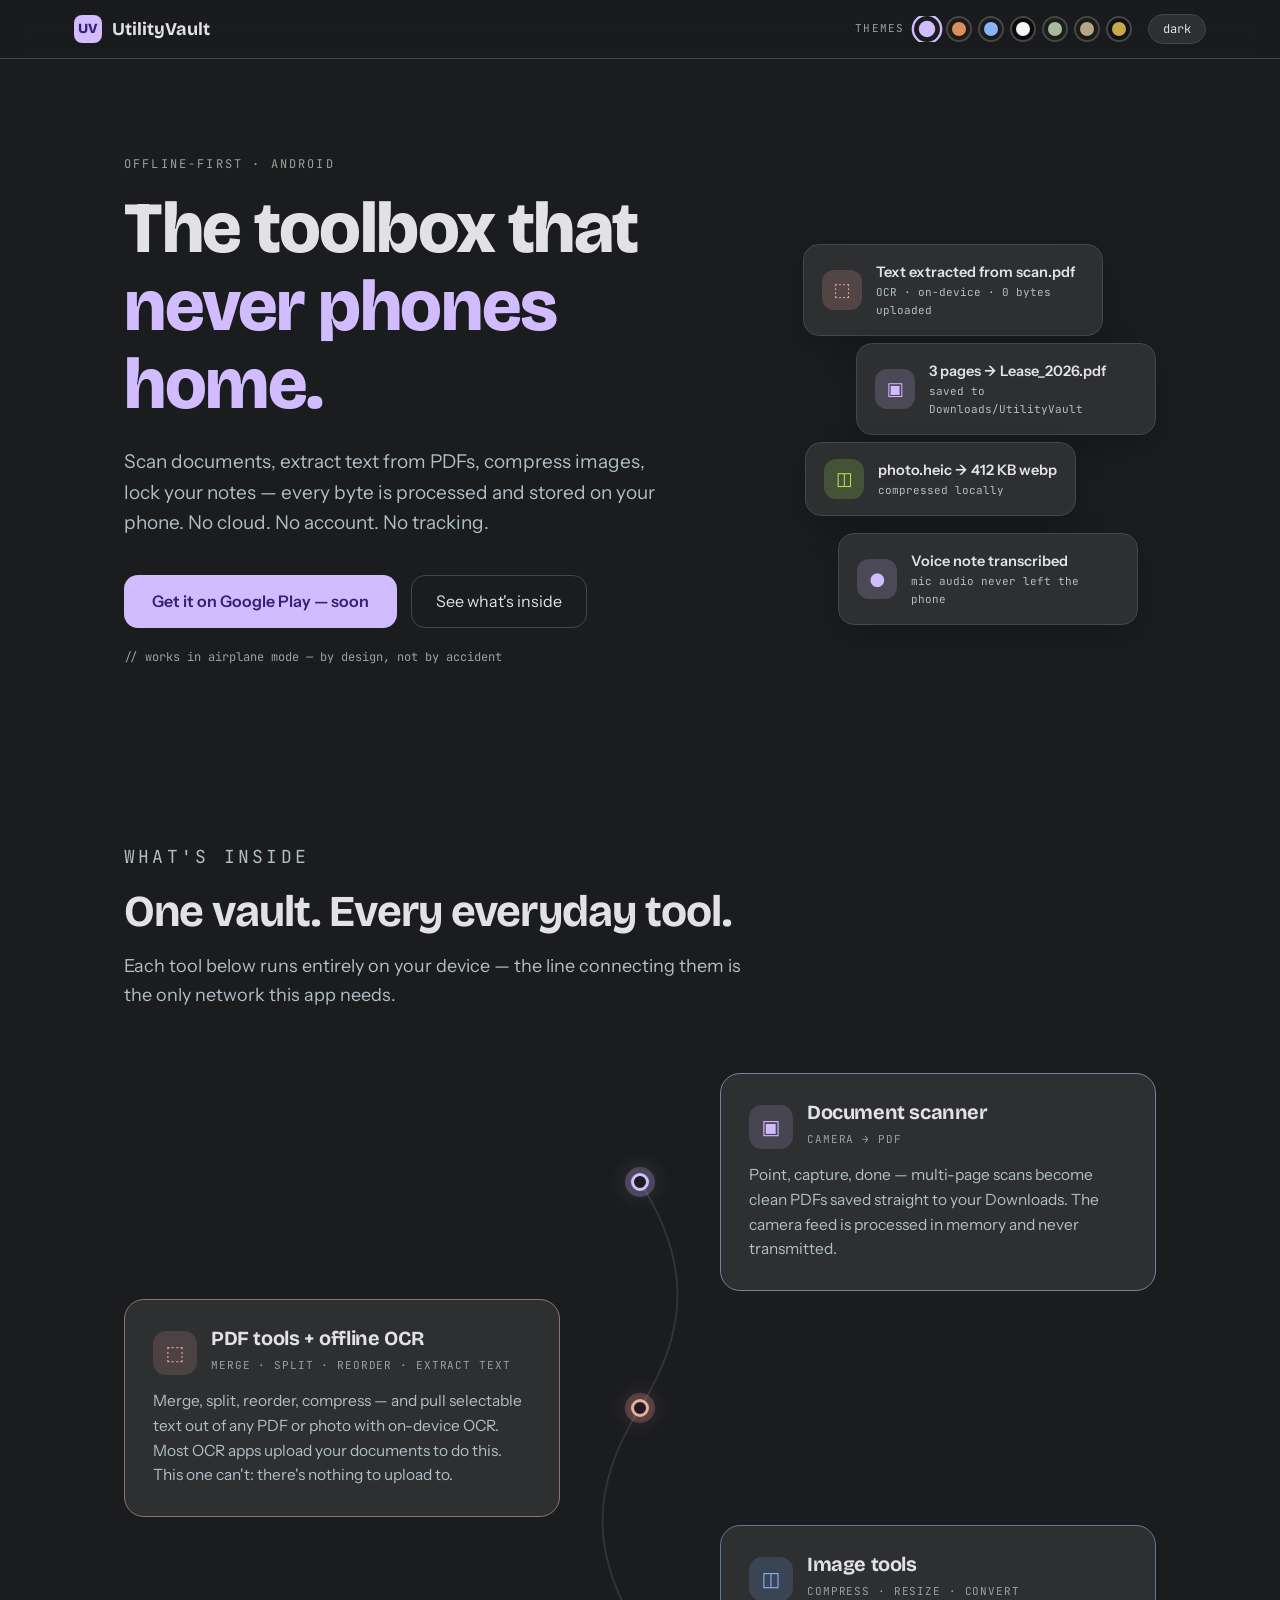
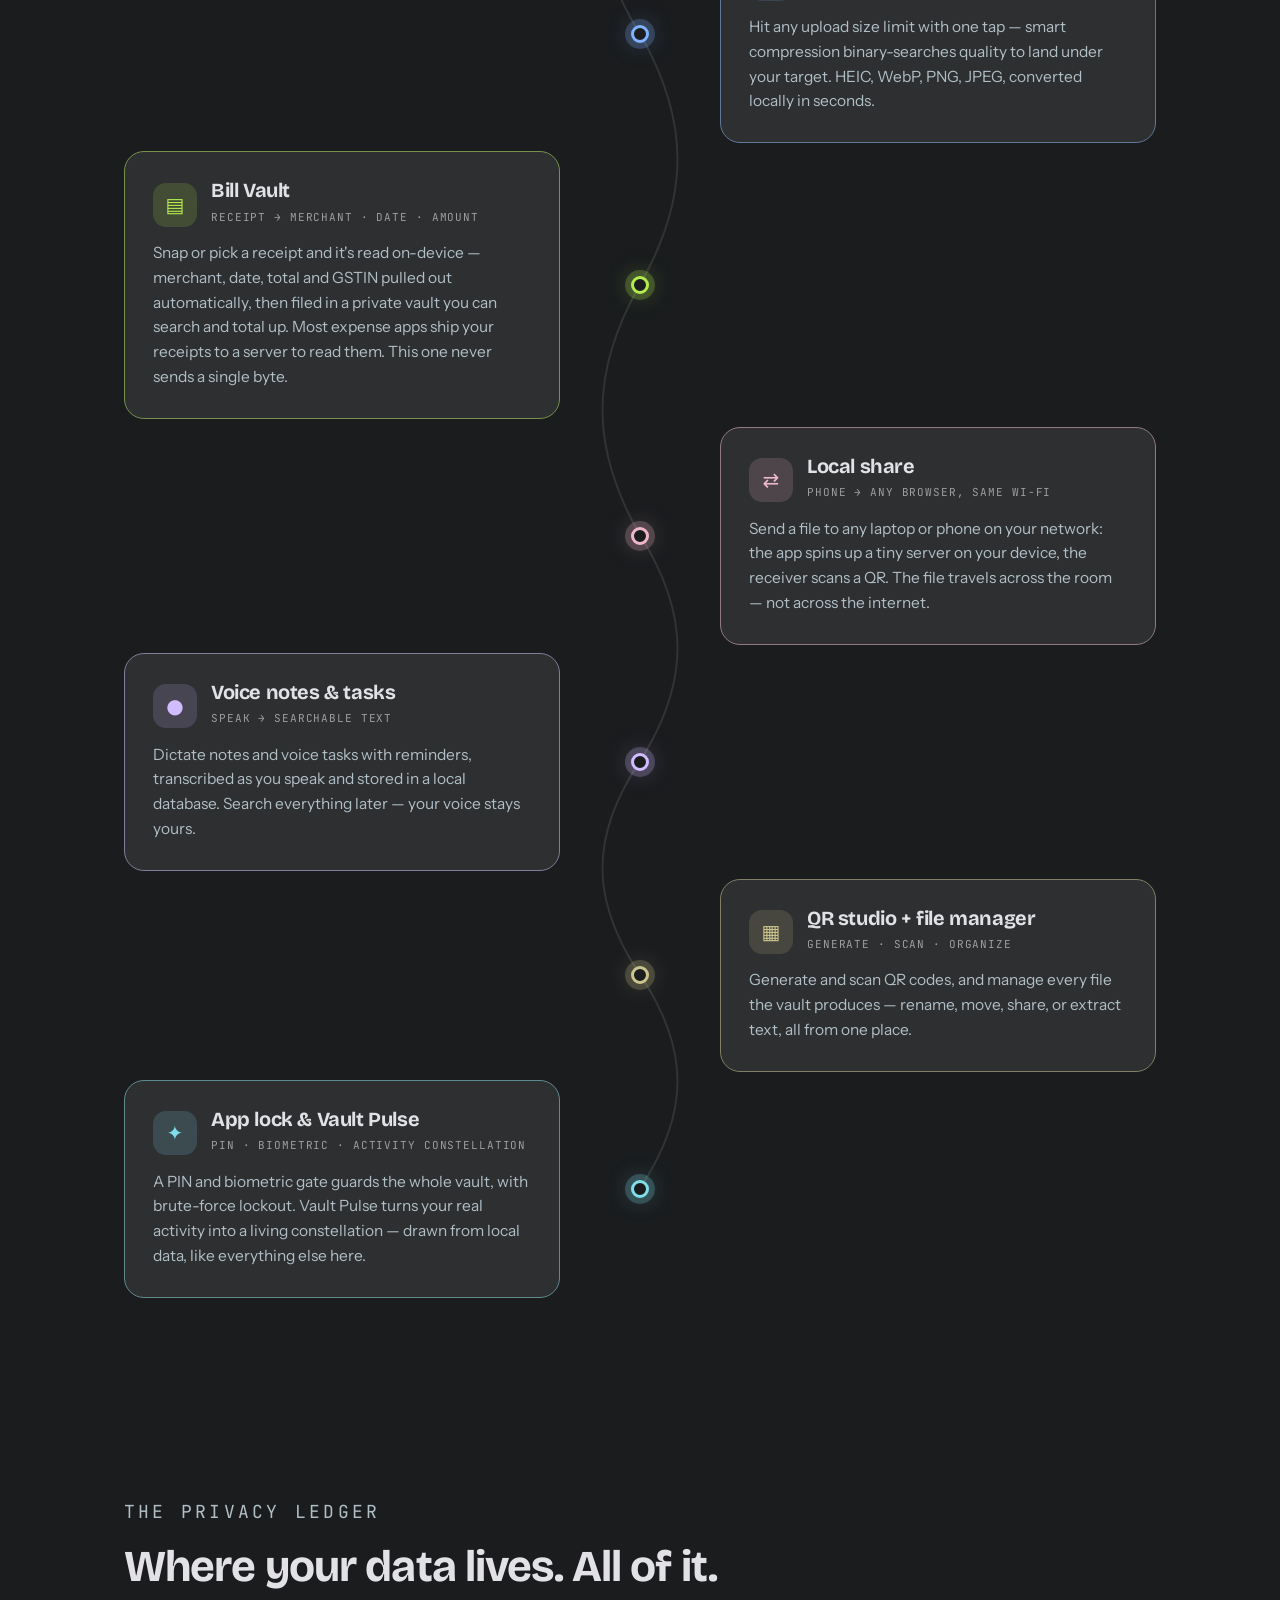
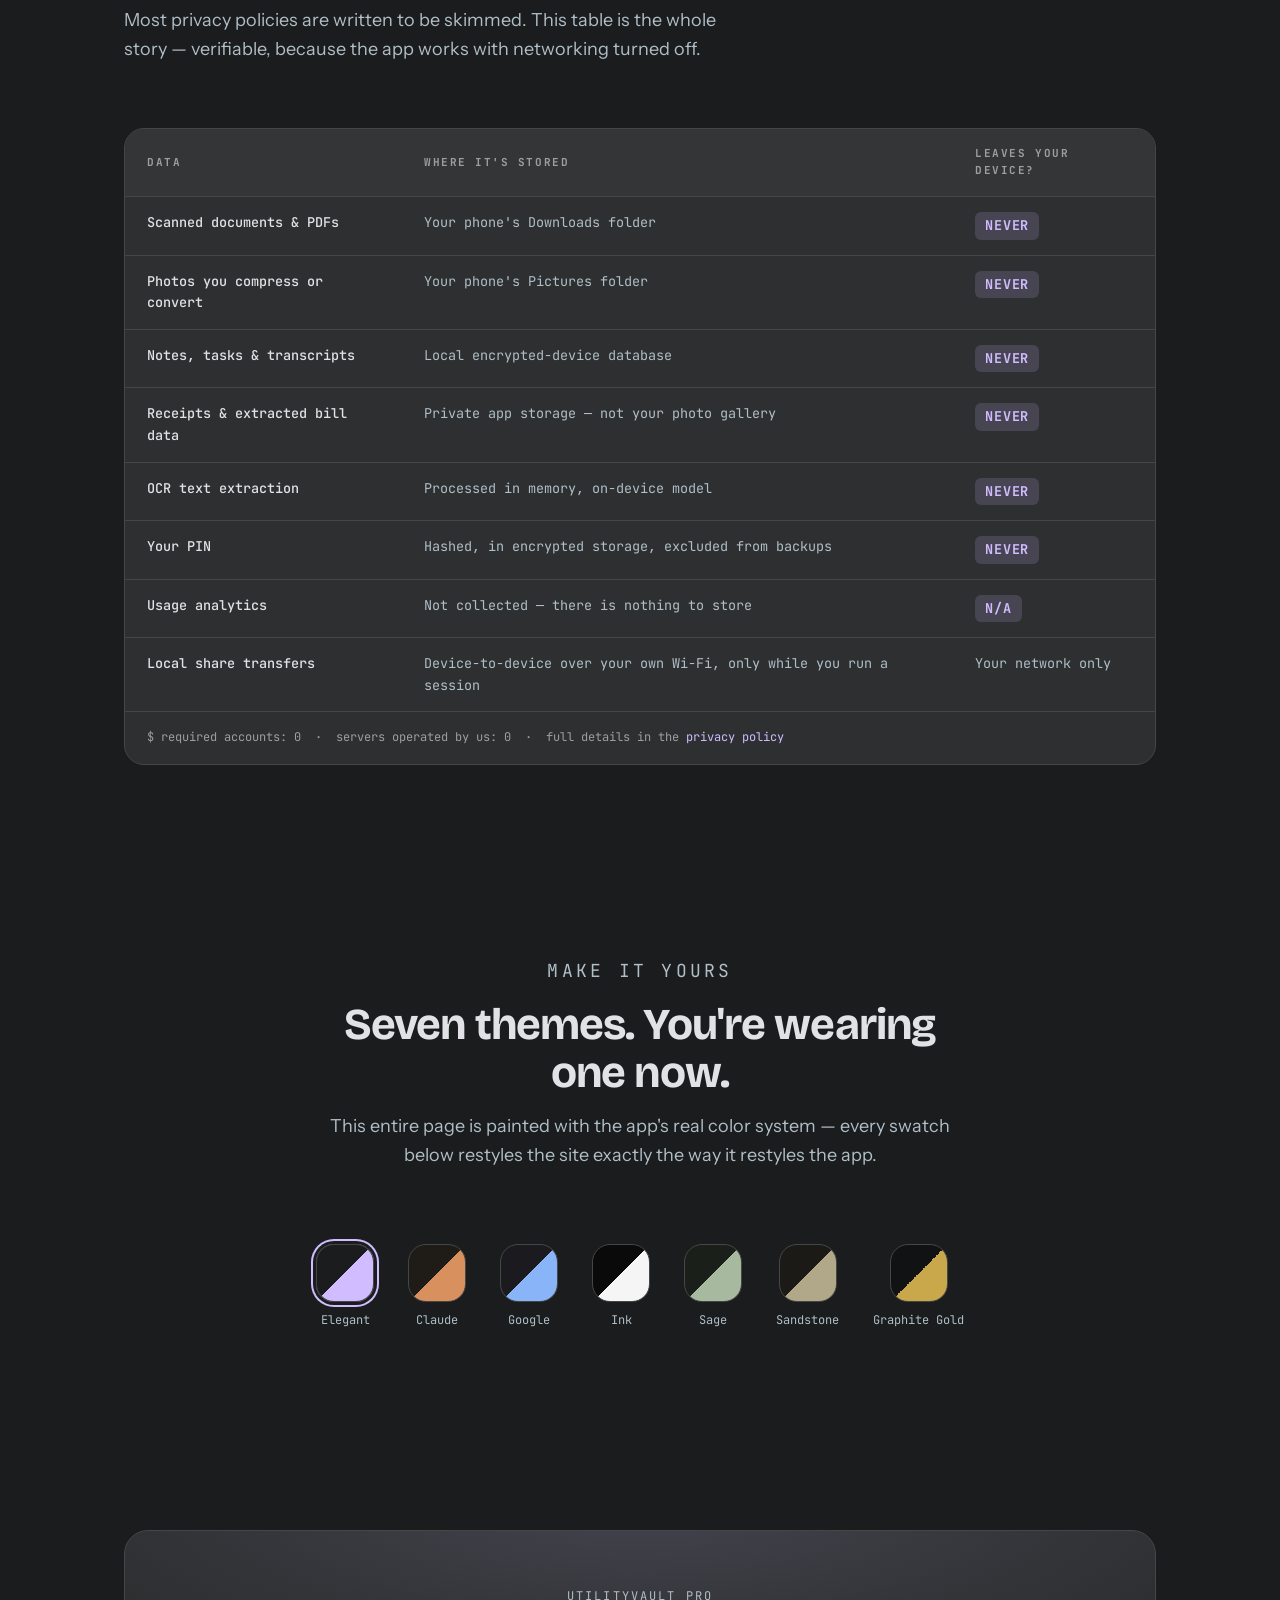
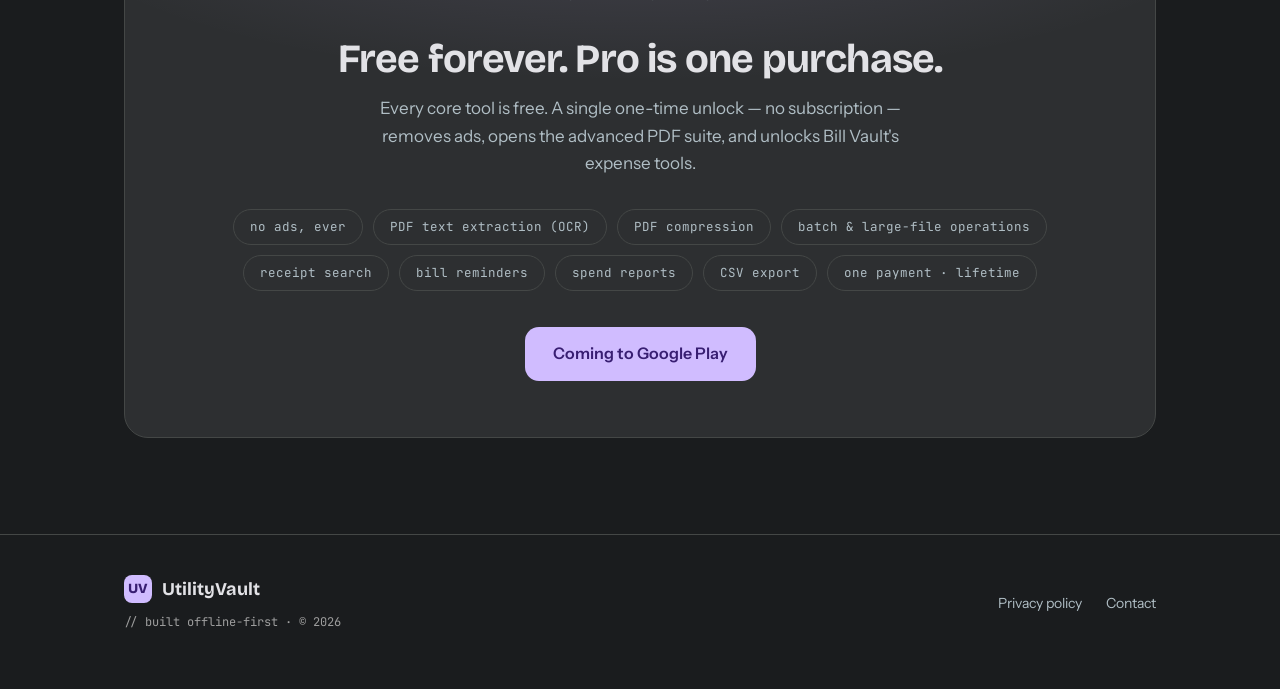
==== commit 8d325705: "fix(constellation): align feature dots to card centres and SVG path Path is now generated from live " ====
--- a/index.html
+++ b/index.html
@@ -99,10 +99,8 @@
 
             <div class="constellation" id="constellation">
                 <svg class="pulse-svg" viewBox="0 0 140 1600" preserveAspectRatio="none" aria-hidden="true">
-                    <path class="pulse-track" id="pulseTrack"
-                        d="M70,0 C70,80 20,120 20,200 C20,280 120,320 120,400 C120,480 20,520 20,600 C20,680 120,720 120,800 C120,880 20,920 20,1000 C20,1080 120,1120 120,1200 C120,1280 20,1320 20,1400 C20,1490 70,1530 70,1600" />
-                    <path class="pulse-draw" id="pulseDraw"
-                        d="M70,0 C70,80 20,120 20,200 C20,280 120,320 120,400 C120,480 20,520 20,600 C20,680 120,720 120,800 C120,880 20,920 20,1000 C20,1080 120,1120 120,1200 C120,1280 20,1320 20,1400 C20,1490 70,1530 70,1600" />
+                    <path class="pulse-track" id="pulseTrack" d="" />
+                    <path class="pulse-draw" id="pulseDraw" d="" />
                 </svg>
 
                 <div class="feature-row" style="--fc: var(--ac-scanner)">
--- a/styles.css
+++ b/styles.css
@@ -861,6 +861,10 @@
 /* the node on the path */
 .feature-node {
     grid-column: 2;
+    /* pin to row 1 — without this, right-side cards (col 3, placed before the
+       node in the DOM) push the node into a phantom 2nd row via sparse
+       auto-placement, dropping the dot below its card centre */
+    grid-row: 1;
     justify-self: center;
     width: 18px;
     height: 18px;
@@ -1221,7 +1225,8 @@
     }
 
     .pulse-svg {
-        left: 20px;
+        /* center of the 60px spine sits on the node (centered in the 60px column) */
+        left: 0;
         transform: none;
         width: 60px;
     }
